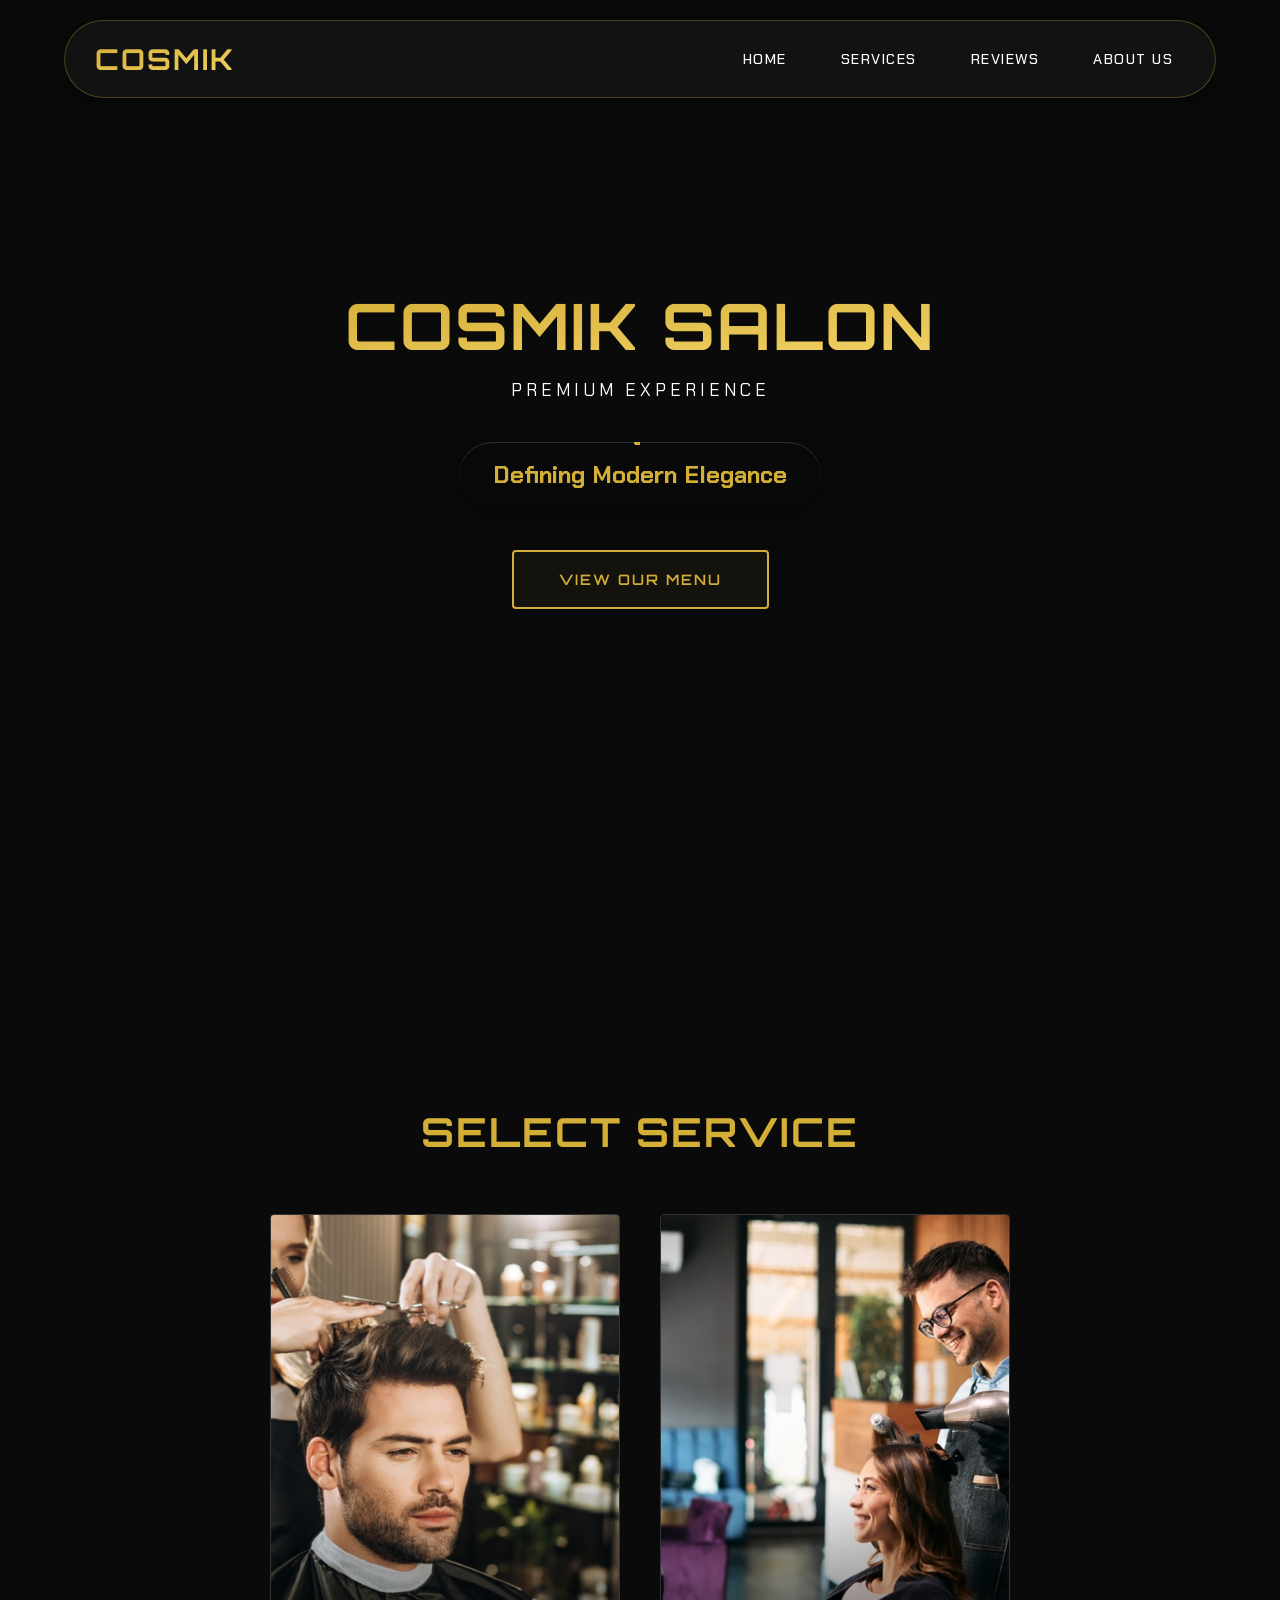
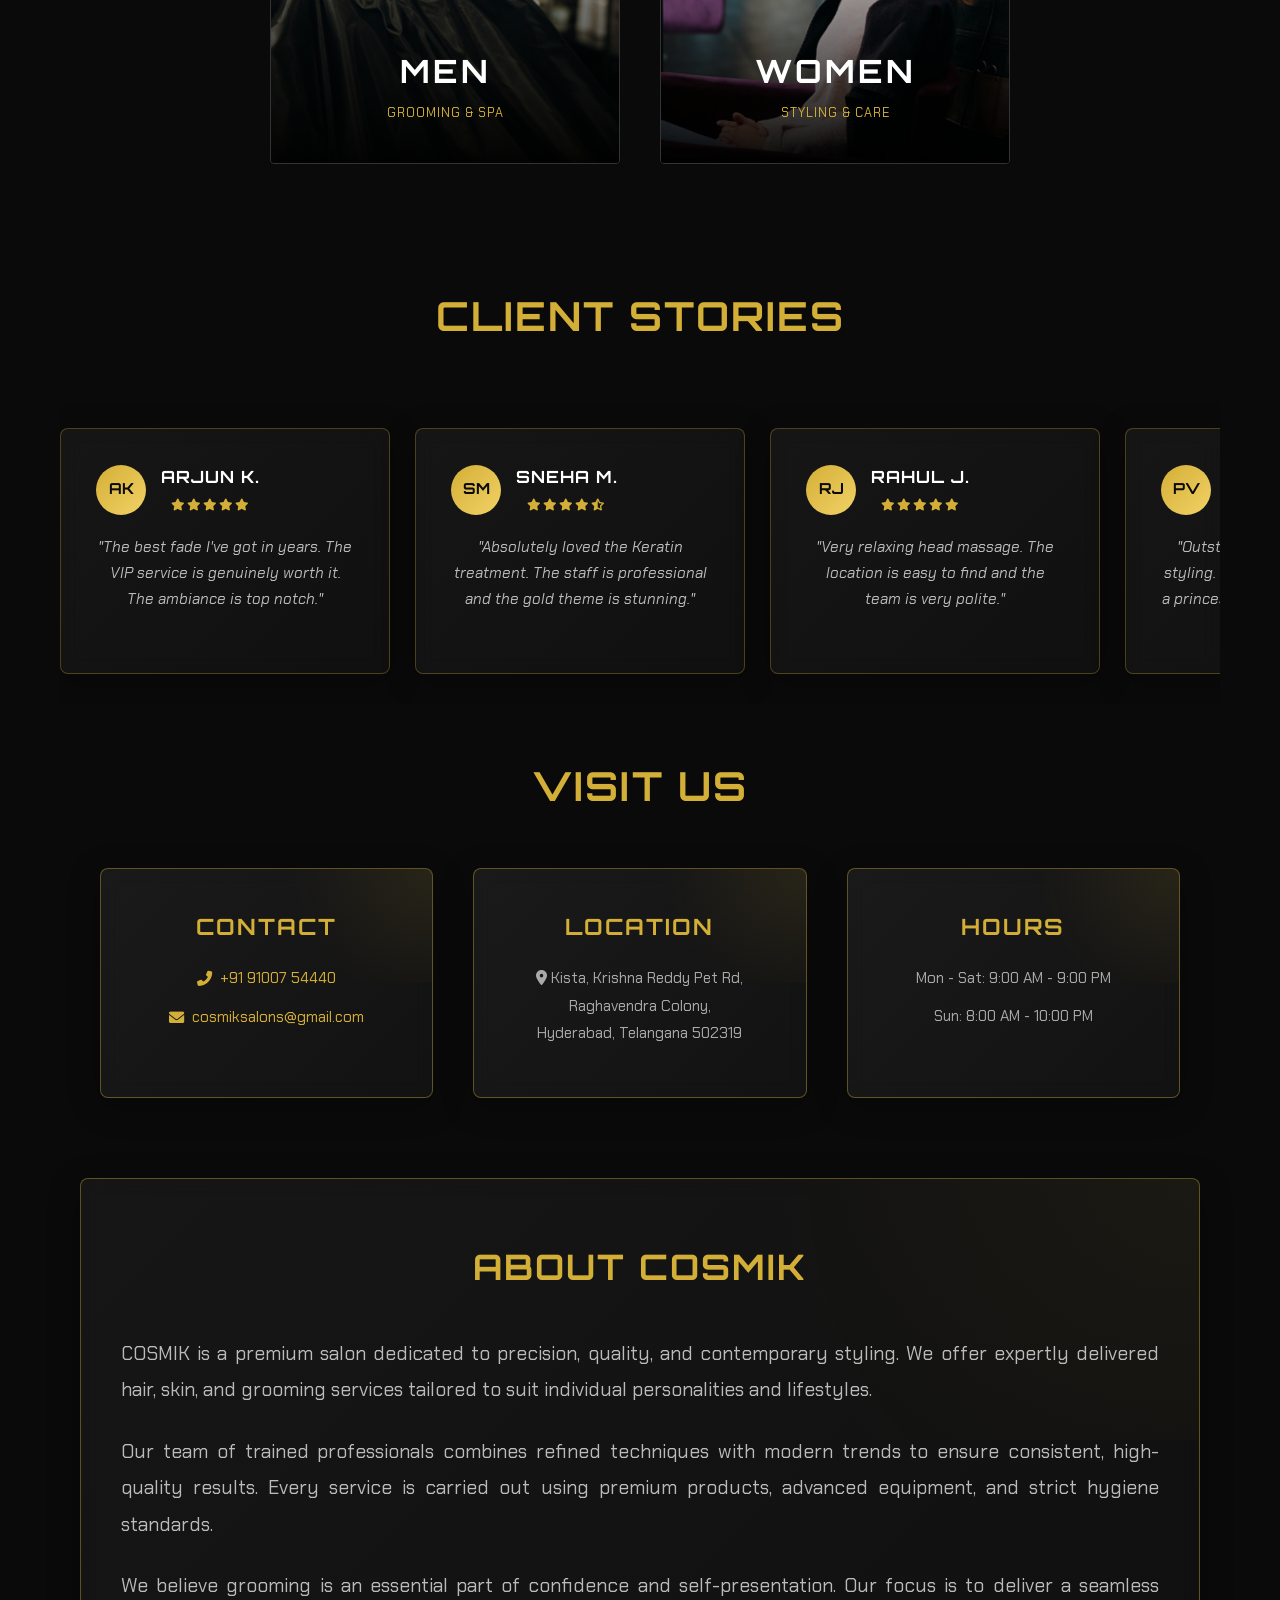
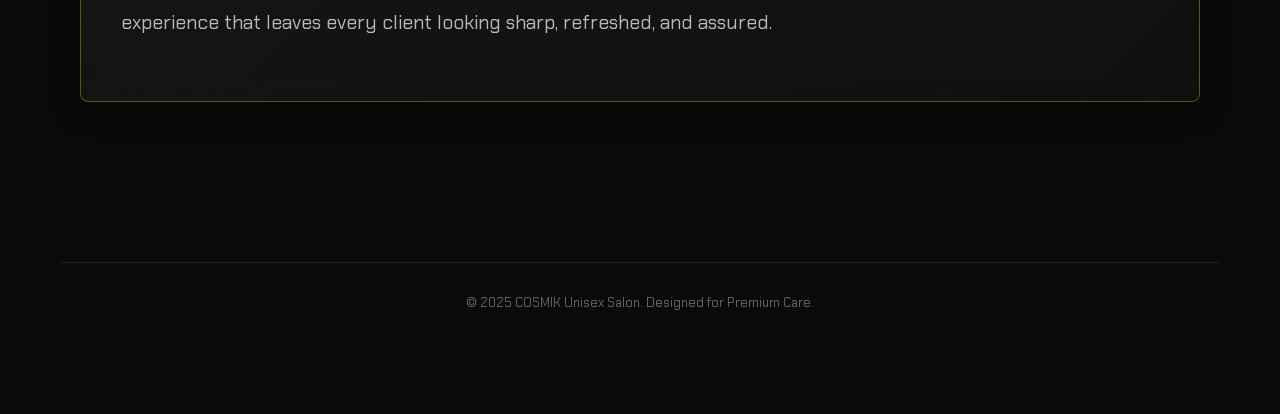
==== index.html @ 5e8eed5b "Initial commit" ====
<!DOCTYPE html>
<html lang="en">

<head>
    <meta charset="UTF-8">
    <meta name="viewport" content="width=device-width, initial-scale=1.0">
    <title>COSMIK Unisex Salon</title>
    <!-- Fonts: Orbitron & Chakra Petch -->
    <link
        href="https://fonts.googleapis.com/css2?family=Chakra+Petch:wght@300;400;500;600&family=Orbitron:wght@400;500;700;900&display=swap"
        rel="stylesheet">
    <!-- Icons -->
    <link rel="stylesheet" href="https://cdnjs.cloudflare.com/ajax/libs/font-awesome/6.0.0/css/all.min.css">
    <!-- Styles -->
    <link rel="stylesheet" href="style.css">
</head>

<body>

    <!-- OVERLAY FOR DRAWER -->
    <div id="overlay" onclick="toggleDrawer()"></div>

    <!-- MOBILE DRAWER -->
    <div id="mobile-drawer">
        <button class="close-drawer" onclick="toggleDrawer()">&times;</button>
        <div class="drawer-header">
            <h3>COSMIK</h3>
        </div>
        <div class="drawer-links">
            <a href="#home" onclick="toggleDrawer()">Home</a>
            <a href="#services" onclick="toggleDrawer()">Services</a>
            <a href="#reviews" onclick="toggleDrawer()">Reviews</a>
            <a href="#about" onclick="toggleDrawer()">Contact Us</a>
        </div>
    </div>

    <!-- NAVIGATION BAR -->
    <nav class="navbar">
        <div class="hamburger-btn" onclick="toggleDrawer()">
            <i class="fas fa-bars"></i>
        </div>

        <a href="#" class="nav-logo">COSMIK</a>

        <!-- Desktop Links -->
        <div class="nav-links">
            <a href="#home">Home</a>
            <a href="#services">Services</a>
            <a href="#reviews">Reviews</a>
            <a href="#about">About Us</a>
        </div>
    </nav>

    <!-- HERO SECTION -->
    <section id="home">
        <div class="hero-content">
            <h1 class="hero-title fade-in">COSMIK SALON</h1>
            <p class="hero-subtitle fade-in">PREMIUM EXPERIENCE</p>
            <div class="hero-actions">
                <span class="hero-tagline-rotating">Defining Modern Elegance</span>
                <a href="#services" class="cta-btn">View Our Menu</a>
            </div>
        </div>
    </section>

    <!-- WRAPPER FOR CONTENT MARGINS -->
    <div class="main-wrapper">

        <!-- SERVICES SELECTION -->
        <section id="services">
            <h2 class="section-title">Select Service</h2>
            <div class="cards-container">
                <!-- Men's Card -->
                <a href="men-services.html" class="service-card">
                    <img src="assets/men.jpeg" alt="Men's Services" class="card-img">
                    <div class="card-overlay">
                        <h3 class="card-title">MEN</h3>
                        <span class="card-subtitle">Grooming & Spa</span>
                    </div>
                </a>

                <!-- Women's Card -->
                <a href="women-services.html" class="service-card">
                    <img src="assets/women.jpeg" alt="Women's Services" class="card-img">
                    <div class="card-overlay">
                        <h3 class="card-title">WOMEN</h3>
                        <span class="card-subtitle">Styling & Care</span>
                    </div>
                </a>
            </div>
        </section>

        <!-- REVIEWS SECTION -->
        <section id="reviews">
            <h2 class="section-title">Client Stories</h2>
            <div class="reviews-scroller">
                    <div class="review-card">
                        <div class="reviewer-info">
                            <div class="avatar">AK</div>
                            <div>
                                <h4>Arjun K.</h4>
                                <div class="stars"><i class="fas fa-star"></i><i class="fas fa-star"></i><i
                                        class="fas fa-star"></i><i class="fas fa-star"></i><i class="fas fa-star"></i>
                                </div>
                            </div>
                        </div>
                        <p class="review-text">"The best fade I've got in years. The VIP service is genuinely worth it.
                            The ambiance is top notch."</p>
                    </div>
                    <div class="review-card">
                        <div class="reviewer-info">
                            <div class="avatar">SM</div>
                            <div>
                                <h4>Sneha M.</h4>
                                <div class="stars"><i class="fas fa-star"></i><i class="fas fa-star"></i><i
                                        class="fas fa-star"></i><i class="fas fa-star"></i><i
                                        class="fas fa-star-half-alt"></i></div>
                            </div>
                        </div>
                        <p class="review-text">"Absolutely loved the Keratin treatment. The staff is professional and
                            the gold theme is stunning."</p>
                    </div>
                    <div class="review-card">
                        <div class="reviewer-info">
                            <div class="avatar">RJ</div>
                            <div>
                                <h4>Rahul J.</h4>
                                <div class="stars"><i class="fas fa-star"></i><i class="fas fa-star"></i><i
                                        class="fas fa-star"></i><i class="fas fa-star"></i><i class="fas fa-star"></i>
                                </div>
                            </div>
                        </div>
                        <p class="review-text">"Very relaxing head massage. The location is easy to find and the team is
                            very polite."</p>
                    </div>
                    <div class="review-card">
                        <div class="reviewer-info">
                            <div class="avatar">PV</div>
                            <div>
                                <h4>Priya V.</h4>
                                <div class="stars"><i class="fas fa-star"></i><i class="fas fa-star"></i><i
                                        class="fas fa-star"></i><i class="fas fa-star"></i><i class="fas fa-star"></i>
                                </div>
                            </div>
                        </div>
                        <p class="review-text">"Outstanding bridal makeup and styling. The team made me feel like a
                            princess on my special day. Highly recommended!"</p>
                    </div>
                    <div class="review-card">
                        <div class="reviewer-info">
                            <div class="avatar">VK</div>
                            <div>
                                <h4>Vikram K.</h4>
                                <div class="stars"><i class="fas fa-star"></i><i class="fas fa-star"></i><i
                                        class="fas fa-star"></i><i class="fas fa-star"></i><i
                                        class="fas fa-star-half-alt"></i></div>
                            </div>
                        </div>
                        <p class="review-text">"Incredible attention to detail with every service. The VIP experience is
                            absolutely worth the premium. Will definitely return!"</p>
                    </div>
                </div>

        <!-- FOOTER / ABOUT -->
        <section id="about">
            <h2 class="section-title">Visit Us</h2>
            <div class="about-grid">
                <div class="info-col">
                    <h4>CONTACT</h4>
                    <p><a href="tel:+919100754440"><i class="fas fa-phone-alt"></i> +91 91007 54440</a></p>
                    <p><a href="https://mail.google.com/mail/?view=cm&fs=1&to=cosmiksalons@gmail.com" target="_blank"><i
                                class="fas fa-envelope"></i> cosmiksalons@gmail.com</a></p>
                </div>
                <div class="info-col location-card"
                    onclick="window.open('https://maps.app.goo.gl/4awvLSXhVJ8nN7HR6', '_blank')">
                    <h4>LOCATION</h4>
                    <p><i class="fas fa-map-marker-alt"></i> Kista, Krishna Reddy Pet Rd, Raghavendra Colony,<br>
                        Hyderabad, Telangana 502319</p>



                </div>


                <div class="info-col">
                    <h4>HOURS</h4>
                    <p>Mon - Sat: 9:00 AM - 9:00 PM</p>
                    <p>Sun: 8:00 AM - 10:00 PM</p>
                </div>
            </div>

            <!-- ABOUT DESCRIPTION -->
            <div class="about-description-container">
                <h2 class="about-desc-title">About COSMIK</h2>
                <div class="about-desc-content">
                    <p>COSMIK is a premium salon dedicated to precision, quality, and contemporary styling. We offer expertly delivered hair, skin, and grooming services tailored to suit individual personalities and lifestyles.</p>
                    <p>Our team of trained professionals combines refined techniques with modern trends to ensure consistent, high-quality results. Every service is carried out using premium products, advanced equipment, and strict hygiene standards.</p>
                    <p>We believe grooming is an essential part of confidence and self-presentation. Our focus is to deliver a seamless experience that leaves every client looking sharp, refreshed, and assured.</p>
                </div>
            </div>
        </section>

        <footer>
            <p>&copy; 2025 COSMIK Unisex Salon. Designed for Premium Care.</p>
        </footer>
    </div>

    <script src="script.js"></script>
    <script>
        // Smooth scroll with custom speed
        document.querySelectorAll('a[href^="#"]').forEach(anchor => {
            anchor.addEventListener('click', function (e) {
                e.preventDefault();
                const targetId = this.getAttribute('href');
                const targetElement = document.querySelector(targetId);

                if (targetElement) {
                    const targetPosition = targetElement.offsetTop - 100;
                    const startPosition = window.scrollY;
                    const distance = targetPosition - startPosition;
                    const duration = 1500; // 1.5 seconds for slow scroll
                    let start = null;

                    window.requestAnimationFrame(function animate(timestamp) {
                        if (start === null) start = timestamp;
                        const progress = timestamp - start;
                        const percentage = Math.min(progress / duration, 1);

                        // Easing function for smooth acceleration/deceleration
                        const easeInOutCubic = percentage < 0.5
                            ? 4 * percentage * percentage * percentage
                            : 1 - Math.pow(-2 * percentage + 2, 3) / 2;

                        window.scrollTo(0, startPosition + distance * easeInOutCubic);

                        if (progress < duration) {
                            window.requestAnimationFrame(animate);
                        }
                    });
                }
            });
        });
    </script>

</body>

</html>
---- style.css ----
/* --- CSS VARIABLES & RESET --- */
:root {
    --gold: #D4AF37;
    --gold-light: #F2D266;
    --black: #0a0a0a;
    --dark-gray: #1E1E1E;
    --card-bg: #141414;
    --text-gray: #CCCCCC;
    --white: #FFFFFF;

    /* Font Variables */
    --font-heading: 'Orbitron', sans-serif;
    --font-body: 'Chakra Petch', sans-serif;
}

* {
    margin: 0;
    padding: 0;
    box-sizing: border-box;
}

html {
    scroll-behavior: smooth;
    /* This ensures scrolling stops below the fixed navbar so titles aren't hidden */
    scroll-padding-top: 100px;
}

body {
    background-color: var(--black);
    color: var(--white);
    font-family: var(--font-body);
    overflow-x: hidden;
    line-height: 1.6;
}

h1,
h2,
h3,
h4 {
    font-family: var(--font-heading);
    color: var(--gold);
    text-transform: uppercase;
}

/* --- UTILITY: GRADIENT TEXT --- */
.text-gradient-gold {
    background: linear-gradient(to bottom right, var(--gold), var(--gold-light));
    -webkit-background-clip: text;
    background-clip: text;
    -webkit-text-fill-color: transparent;
    display: inline-block;
}

/* --- MARGIN WRAPPER --- */
.main-wrapper {
    max-width: 1400px;
    margin: 0 auto;
    padding: 0 40px;
}

/* --- NAVIGATION --- */
.navbar {
    position: fixed;
    top: 20px;
    left: 50%;
    transform: translateX(-50%);
    width: 90%;
    max-width: 1200px;
    background: rgba(20, 20, 20, 0.95);
    backdrop-filter: blur(10px);
    padding: 15px 30px;
    border-radius: 40px;
    display: flex;
    justify-content: space-between;
    align-items: center;
    z-index: 1000;
    border: 1px solid rgba(212, 175, 55, 0.3);
    box-shadow: 0 5px 20px rgba(0, 0, 0, 0.5);
}

.nav-logo {
    font-size: 1.8rem;
    font-weight: 700;
    letter-spacing: 2px;
    text-decoration: none;
    font-family: var(--font-heading);
    background: linear-gradient(to bottom right, var(--gold), var(--gold-light));
    -webkit-background-clip: text;
    background-clip: text;
    -webkit-text-fill-color: transparent;
}

.nav-links {
    display: flex;
    gap: 30px;
}

.nav-links a {
    color: var(--white);
    text-decoration: none;
    font-size: 0.9rem;
    text-transform: uppercase;
    letter-spacing: 1.5px;
    transition: all 0.4s cubic-bezier(0.19, 1, 0.22, 1);
    font-weight: 500;
    font-family: var(--font-body);
    position: relative;
    padding: 8px 12px;
    border-radius: 4px;
}

.nav-links a::before {
    content: '';
    position: absolute;
    bottom: 0;
    left: 0;
    width: 100%;
    height: 2px;
    background: linear-gradient(90deg, var(--gold), var(--gold-light), var(--gold));
    transition: left 0.4s cubic-bezier(0.19, 1, 0.22, 1);
    border-radius: 2px;
    opacity: 0;
}

.nav-links a::after {
    content: '';
    position: absolute;
    inset: 0;
    background: radial-gradient(circle at 50% 0%, rgba(212, 175, 55, 0.2), transparent 70%);
    border-radius: 4px;
    opacity: 0;
    transition: opacity 0.4s cubic-bezier(0.19, 1, 0.22, 1);
    pointer-events: none;
}

.nav-links a:hover {
    color: var(--gold-light);
    background: rgba(212, 175, 55, 0.08);
    transform: translateY(-2px);
}

.nav-links a:hover::before {
    opacity: 1;
}

.nav-links a:hover::after {
    opacity: 1;
}

/* --- MOBILE DRAWER --- */
.hamburger-btn {
    display: none;
    font-size: 1.4rem;
    color: var(--gold);
    cursor: pointer;
    z-index: 1100;
}

/* Show drawer on desktop for menu pages */
body.menu-body .hamburger-btn {
    display: block;
}

#mobile-drawer {
    position: fixed;
    top: 0;
    right: -320px;
    width: 280px;
    height: 100%;
    background: var(--dark-gray);
    z-index: 2000;
    padding: 30px;
    transition: right 0.4s cubic-bezier(0.19, 1, 0.22, 1);
    box-shadow: -5px 0 30px rgba(0, 0, 0, 0.7);
    border-left: 1px solid var(--gold);
    display: flex;
    flex-direction: column;
}

#mobile-drawer.open {
    right: 0;
}

.drawer-header {
    border-bottom: 1px solid rgba(212, 175, 55, 0.3);
    padding-bottom: 20px;
    margin-bottom: 30px;
    margin-top: 40px;
}

.drawer-links {
    display: flex;
    flex-direction: column;
    gap: 20px;
}

.drawer-links a {
    color: var(--white);
    text-decoration: none;
    font-size: 1.2rem;
    font-family: var(--font-heading);
    letter-spacing: 1px;
    transition: 0.3s;
}

.close-drawer {
    position: absolute;
    top: 20px;
    right: 20px;
    background: none;
    border: none;
    color: var(--gold);
    font-size: 1.8rem;
    cursor: pointer;
}

#overlay {
    position: fixed;
    top: 0;
    left: 0;
    width: 100%;
    height: 100%;
    background: rgba(0, 0, 0, 0.8);
    z-index: 1500;
    display: none;
    backdrop-filter: blur(2px);
}

#overlay.active {
    display: block;
}

/* --- HERO SECTION --- */
#home {
    height: 100vh;
    background: transparent;
    display: flex;
    align-items: center;
    justify-content: center;
    text-align: center;
    padding: 20px;
    margin-bottom: 150px;
    /* Increased margin significantly */
}

.hero-title {
    font-size: 4rem;
    margin-bottom: 15px;
    background: linear-gradient(to bottom right, var(--gold), var(--gold-light));
    -webkit-background-clip: text;
    background-clip: text;
    -webkit-text-fill-color: transparent;
    line-height: 1.1;
    font-family: var(--font-heading);
    letter-spacing: 2px;
}

.hero-subtitle {
    font-size: 1.1rem;
    letter-spacing: 4px;
    margin-bottom: 40px;
    text-transform: uppercase;
    font-family: var(--font-body);
}

@property --angle {
    syntax: "<angle>";
    initial-value: 0deg;
    inherits: false;
}

.hero-actions {
    display: flex;
    flex-direction: column;
    align-items: center;
    /* keeps everything centered */
    gap: 20px;
    /* spacing between tagline & button */
}

.hero-tagline-rotating {
    display: inline-block;
    position: relative;
    padding: 14px 34px;
    background: rgba(10, 10, 10, 0.35);
    backdrop-filter: blur(10px);
    -webkit-backdrop-filter: blur(10px);
    color: var(--gold);
    border-radius: 999px;
    overflow: hidden;
    font-weight: bold;
    font-size: 1.5rem;
    box-shadow:
        0 8px 30px rgba(0, 0, 0, 0.45),
        inset 0 1px 0 rgba(255, 255, 255, 0.15);
    font-family: var(--font-body);
    transform: translateY(-2px);
}

.hero-tagline-rotating:hover {
    transform: translateY(-4px);
    box-shadow:
        0 14px 45px rgba(0, 0, 0, 0.55),
        inset 0 1px 0 rgba(255, 255, 255, 0.2);
}

.hero-tagline-rotating::before {
    content: "";
    position: absolute;
    inset: 0;
    padding: 3px;
    border-radius: inherit;

    background: conic-gradient(from var(--angle),
            transparent 0deg,
            transparent 350deg,
            var(--gold) 350deg,
            var(--gold) 360deg);

    -webkit-mask:
        linear-gradient(#000 0 0) content-box,
        linear-gradient(#000 0 0);
    mask: linear-gradient(#000 0 0) content-box,
        linear-gradient(#000 0 0);
    -webkit-mask-composite: xor;
    mask-composite: exclude;

    animation: glide 1.9s linear infinite;
    pointer-events: none;
}

@keyframes glide {
    to {
        --angle: 360deg;
    }
}

.cta-btn {
    margin-top: 20px;
    padding: 16px 45px;
    border: 2px solid var(--gold);
    color: var(--gold);
    text-decoration: none;
    text-transform: uppercase;
    letter-spacing: 2px;
    transition: all 0.4s cubic-bezier(0.19, 1, 0.22, 1);
    font-size: 0.9rem;
    display: inline-block;
    font-family: var(--font-heading);
    position: relative;
    overflow: hidden;
    background: rgba(212, 175, 55, 0.05);
    border-radius: 4px;
    font-weight: 600;
}

.cta-btn::before {
    content: '';
    position: absolute;
    top: 0;
    left: -100%;
    width: 100%;
    height: 100%;
    background: linear-gradient(90deg, transparent, rgba(212, 175, 55, 0.2), transparent);
    transition: left 0.5s;
}

.cta-btn:hover {
    background: var(--gold);
    color: var(--black);
    border-color: var(--gold-light);
    box-shadow: 0 10px 30px rgba(212, 175, 55, 0.3);
    transform: translateY(-3px);
}

.cta-btn:hover::before {
    left: 100%;
}

/* --- SECTIONS SPACING --- */
/* Common padding and margins for major sections */
#services,
#reviews,
#about {
    padding: 50px 20px;
    margin-bottom: 20px;
    text-align: center;
    /* Large margin to separate sections clearly */
}

/* Remove margin from the last section so footer sits correctly */
#about {
    margin-bottom: 0;
}

/* Centers the "VISIT US" heading and content */

.section-title {
    font-size: 2.5rem;
    margin-bottom: 50px;
    font-family: var(--font-heading);
    letter-spacing: 2px;
}

.cards-container {
    display: flex;
    justify-content: center;
    gap: 40px;
    flex-wrap: wrap;
}

.service-card {
    display: block;
    width: 350px;
    height: 550px;
    /* Increased height slightly for vertical images */
    position: relative;
    border-radius: 4px;
    overflow: hidden;
    border: 1px solid #333;
    transition: transform 0.4s, border-color 0.4s;
    text-decoration: none;
}

.service-card:hover {
    transform: translateY(-10px);
    border-color: var(--gold);
    box-shadow: 0 0 20px rgba(212, 175, 55, 0.2);
}

.card-img {
    width: 100%;
    height: 100%;
    object-fit: cover;
    transition: transform 0.6s;
    object-position: top center;
    /* Ensures faces aren't cut off */
}

.service-card:hover .card-img {
    transform: scale(1.05);
}

.card-overlay {
    position: absolute;
    bottom: 0;
    left: 0;
    width: 100%;
    height: 50%;
    background: linear-gradient(to top, rgba(0, 0, 0, 0.95), transparent);
    display: flex;
    flex-direction: column;
    align-items: center;
    justify-content: flex-end;
    padding-bottom: 40px;
}

.card-title {
    font-size: 2rem;
    color: var(--white);
    letter-spacing: 3px;
    margin-bottom: 5px;
    font-family: var(--font-heading);
}

.card-subtitle {
    color: var(--gold);
    font-size: 0.8rem;
    letter-spacing: 1px;
    text-transform: uppercase;
    font-family: var(--font-body);
}

/* --- MENU PAGE STYLES --- */
.menu-body {
    background-color: var(--black);
    padding-top: 80px;
}

.menu-top-nav {
    position: fixed;
    top: 0;
    left: 0;
    width: 100%;
    background: rgba(10, 10, 10, 0.95);
    border-bottom: 1px solid #333;
    padding: 15px 20px;
    display: flex;
    justify-content: space-between;
    align-items: center;
    z-index: 900;
    height: 70px;
}

.menu-top-nav .hamburger-btn {
    order: 3;
}

.menu-top-nav .back-link {
    order: 1;
}

.menu-top-nav .menu-page-title {
    order: 2;
    flex-grow: 1;
    text-align: center;
}

.back-link {
    text-decoration: none;
    font-size: 1rem;
    font-weight: 700;
    display: flex;
    align-items: center;
    gap: 8px;
    font-family: var(--font-heading);
    background: linear-gradient(to bottom right, var(--gold), var(--gold-light));
    -webkit-background-clip: text;
    background-clip: text;
    -webkit-text-fill-color: transparent;
}

.back-link i {
    -webkit-text-fill-color: var(--gold);
    color: var(--gold);
}

.menu-page-title {
    font-family: var(--font-heading);
    font-size: 1.4rem;
    color: var(--white);
    letter-spacing: 1px;
}

.menu-container {
    width: 100%;
    max-width: 900px;
    margin: 0 auto;
    padding: 20px;
}

.menu-section {
    margin-bottom: 50px;
    background: var(--card-bg);
    padding: 25px;
    border-radius: 8px;
    border: 1px solid #222;
}

.category-title {
    margin-bottom: 25px;
    padding-bottom: 10px;
    border-bottom: 1px solid var(--gold);
    display: inline-block;
    font-family: var(--font-heading);
}

.menu-header-row,
.menu-row {
    display: grid;
    grid-template-columns: 2fr 1fr 1fr;
    gap: 15px;
    align-items: center;
}

.menu-header-row {
    margin-bottom: 15px;
    padding-bottom: 10px;
    border-bottom: 1px solid #333;
    font-weight: 600;
    color: var(--text-gray);
    font-size: 0.9rem;
    text-transform: uppercase;
    letter-spacing: 1px;
    font-family: var(--font-heading);
}

.menu-row {
    padding: 12px 0;
    border-bottom: 1px solid rgba(255, 255, 255, 0.05);
    font-family: var(--font-body);
}

.menu-row:last-child {
    border-bottom: none;
}

.col-name {
    font-size: 1.2rem;
    color: var(--white);
    font-weight: 400;
}

.col-price {
    text-align: right;
    color: #aaa;
    font-family: var(--font-body);
    font-weight: 500;
    font-size: 1.1rem;
}

/* --- VIP HIGHLIGHT STYLES --- */
.vip-header {
    color: var(--gold);
    font-weight: 700;
    font-size: 1.1rem;
}

.col-vip {
    color: var(--gold);
    font-weight: 700;
    font-size: 1.2rem;
}

/* --- REVIEWS & ABOUT --- */
.reviews-scroller {
    display: flex;
    gap: 25px;
    overflow-x: auto;
    padding: 30px 0;
    padding-right: 20px;
    scrollbar-width: thin;
    scrollbar-color: var(--gold) transparent;
    scroll-behavior: smooth;
    -webkit-overflow-scrolling: touch;
}

.reviews-scroller::-webkit-scrollbar {
    height: 8px;
}

.reviews-scroller::-webkit-scrollbar-track {
    background: rgba(255, 255, 255, 0.05);
    border-radius: 10px;
}

.reviews-scroller::-webkit-scrollbar-thumb {
    background: var(--gold);
    border-radius: 10px;
    transition: background 0.3s;
}

.reviews-scroller::-webkit-scrollbar-thumb:hover {
    background: var(--gold-light);
}

.review-card {
    min-width: 330px;
    background: linear-gradient(135deg, rgba(30, 30, 30, 0.6), rgba(20, 20, 20, 0.6));
    padding: 35px;
    border: 1px solid rgba(212, 175, 55, 0.3);
    border-radius: 8px;
    font-family: var(--font-body);
    backdrop-filter: blur(10px);
    transition: all 0.4s cubic-bezier(0.19, 1, 0.22, 1);
    position: relative;
    overflow: hidden;
    box-shadow: 0 8px 32px rgba(0, 0, 0, 0.3);
}

.review-card::before {
    content: '';
    position: absolute;
    top: 0;
    left: -100%;
    width: 100%;
    height: 100%;
    background: linear-gradient(90deg, transparent, rgba(212, 175, 55, 0.1), transparent);
    transition: left 0.5s;
}

.review-card:hover {
    border-color: rgba(212, 175, 55, 0.8);
    box-shadow: 0 12px 40px rgba(212, 175, 55, 0.2), 0 8px 32px rgba(0, 0, 0, 0.4);
    transform: translateY(-8px);
}

.review-card:hover::before {
    left: 100%;
}

.reviewer-info {
    display: flex;
    gap: 15px;
    align-items: center;
    margin-bottom: 20px;
    position: relative;
    z-index: 1;
}

.avatar {
    width: 50px;
    height: 50px;
    background: linear-gradient(135deg, var(--gold), var(--gold-light));
    color: var(--black);
    display: flex;
    align-items: center;
    justify-content: center;
    border-radius: 50%;
    font-weight: bold;
    font-family: var(--font-heading);
    font-size: 0.95rem;
    flex-shrink: 0;
}

.reviewer-info h4 {
    margin: 0;
    color: var(--white);
    font-size: 1.05rem;
    font-family: var(--font-heading);
    letter-spacing: 1px;
}

.stars {
    color: var(--gold);
    font-size: 0.75rem;
    margin-top: 5px;
    letter-spacing: 2px;
}

.review-text {
    font-style: italic;
    font-size: 0.95rem;
    color: #bbb;
    line-height: 1.7;
    position: relative;
    z-index: 1;
}

.about-grid {
    display: grid;
    grid-template-columns: repeat(auto-fit, minmax(280px, 1fr));
    gap: 40px;
    margin: 50px 0;
    padding: 0 20px;
    max-width: 1200px;
    margin-left: auto;
    margin-right: auto;
}

.info-col {
    text-align: center;
    background: linear-gradient(135deg, rgba(30, 30, 30, 0.8), rgba(20, 20, 20, 0.8));
    padding: 40px 30px;
    border: 1px solid rgba(212, 175, 55, 0.4);
    border-radius: 8px;
    backdrop-filter: blur(10px);
    transition: all 0.4s cubic-bezier(0.19, 1, 0.22, 1);
    position: relative;
    overflow: hidden;
    box-shadow: 0 8px 32px rgba(0, 0, 0, 0.3);
}

.info-col::before {
    content: '';
    position: absolute;
    top: -50%;
    right: -50%;
    width: 100%;
    height: 100%;
    background: radial-gradient(circle, rgba(212, 175, 55, 0.1) 0%, transparent 70%);
    transition: all 0.4s;
    z-index: 0;
}

.info-col:hover {
    transform: translateY(-15px);
    border-color: rgba(212, 175, 55, 0.8);
    box-shadow: 0 20px 50px rgba(212, 175, 55, 0.2), 0 8px 32px rgba(0, 0, 0, 0.4);
}

.location-card {
    cursor: pointer;
}

.location-card p {
    transition: color 0.3s;
}

.location-card:hover p {
    color: var(--gold);
}

.info-col:hover::before {
    top: -10%;
    right: -10%;
}

.info-col>* {
    position: relative;
    z-index: 1;
}

.info-col h4 {
    font-size: 1.4rem;
    letter-spacing: 2px;
    margin-bottom: 20px;
    color: var(--gold);
    font-family: var(--font-heading);
    font-weight: 700;
    text-transform: uppercase;
}

.info-col p {
    color: #aaa;
    margin-bottom: 10px;
    font-size: 0.95rem;
    line-height: 1.8;
}

.info-col p a {
    color: var(--gold);
    text-decoration: none;
    transition: all 0.3s;
    cursor: pointer;
    display: inline-flex;
    align-items: center;
    gap: 8px;
}

.info-col p a:hover {
    color: var(--gold-light);
}

.info-col p a i {
    transition: transform 0.4s cubic-bezier(0.19, 1, 0.22, 1);
}

.info-col p a:hover i {
    transform: scale(1.3);
}

@keyframes iconPulse {
    0% {
        transform: scale(1) rotate(0deg);
    }

    50% {
        transform: scale(1.2) rotate(10deg);
    }

    100% {
        transform: scale(1) rotate(0deg);
    }
}

.social-icons a {
    color: var(--gold);
    margin: 0 10px;
    font-size: 1.2rem;
    transition: all 0.3s;
}

.social-icons a:hover {
    transform: scale(1.2);
    text-shadow: 0 0 10px var(--gold);
}

.map-container {
    width: 100%;
    height: 250px;
    border: 1px solid var(--gold);
    margin-top: 15px;
    filter: grayscale(100%) invert(90%);
}

footer {
    text-align: center;
    padding: 30px;
    border-top: 1px solid #222;
    font-size: 0.8rem;
    color: #666;
    margin-top: 50px;
    font-family: var(--font-body);
}

/* --- ABOUT DESCRIPTION SECTION --- */
.about-description-container {
    margin-top: 80px;
    margin-bottom: 60px;
    padding: 60px 40px;
    background: linear-gradient(135deg, rgba(30, 30, 30, 0.6), rgba(20, 20, 20, 0.6));
    border: 1px solid rgba(212, 175, 55, 0.4);
    border-radius: 8px;
    backdrop-filter: blur(10px);
    max-width: 1200px;
    margin-left: auto;
    margin-right: auto;
    box-shadow: 0 8px 32px rgba(0, 0, 0, 0.3);
    position: relative;
    overflow: hidden;
}

.about-description-container::before {
    content: '';
    position: absolute;
    top: -50%;
    right: -50%;
    width: 100%;
    height: 100%;
    background: radial-gradient(circle, rgba(212, 175, 55, 0.05) 0%, transparent 70%);
    z-index: 0;
}

.about-desc-title {
    font-size: 2.2rem;
    margin-bottom: 40px;
    text-align: center;
    font-family: var(--font-heading);
    letter-spacing: 2px;
    color: var(--gold);
    position: relative;
    z-index: 1;
}

.about-desc-content {
    position: relative;
    z-index: 1;
}

.about-desc-content p {
    font-size: 1.2rem;
    line-height: 1.9;
    color: #bbb;
    margin-bottom: 25px;
    font-family: var(--font-body);
    text-align: justify;
}

.about-desc-content p:last-child {
    margin-bottom: 0;
}

/* --- RESPONSIVE --- */
@media (max-width: 768px) {
    .main-wrapper {
        padding: 0;
    }

    .navbar {
        padding: 15px 20px;
        justify-content: space-between;
        width: 95%;
    }

    .nav-logo {
        order: 1;
    }

    .nav-links {
        display: none;
    }

    .hamburger-btn {
        display: block;
        order: 2;
    }

    .hero-title {
        font-size: 2.5rem;
    }

    .menu-container {
        padding: 10px;
    }

    .menu-section {
        padding: 15px;
    }

    .menu-header-row {
        font-size: 0.7rem;
    }

    .service-card {
        width: 100%;
        height: 400px;
    }

    .about-description-container {
        padding: 40px 20px;
        margin-top: 60px;
        margin-bottom: 40px;
    }

    .about-desc-title {
        font-size: 1.8rem;
        margin-bottom: 30px;
    }

    .about-desc-content p {
        font-size: 0.95rem;
        line-height: 1.8;
        text-align: left;
    }
}
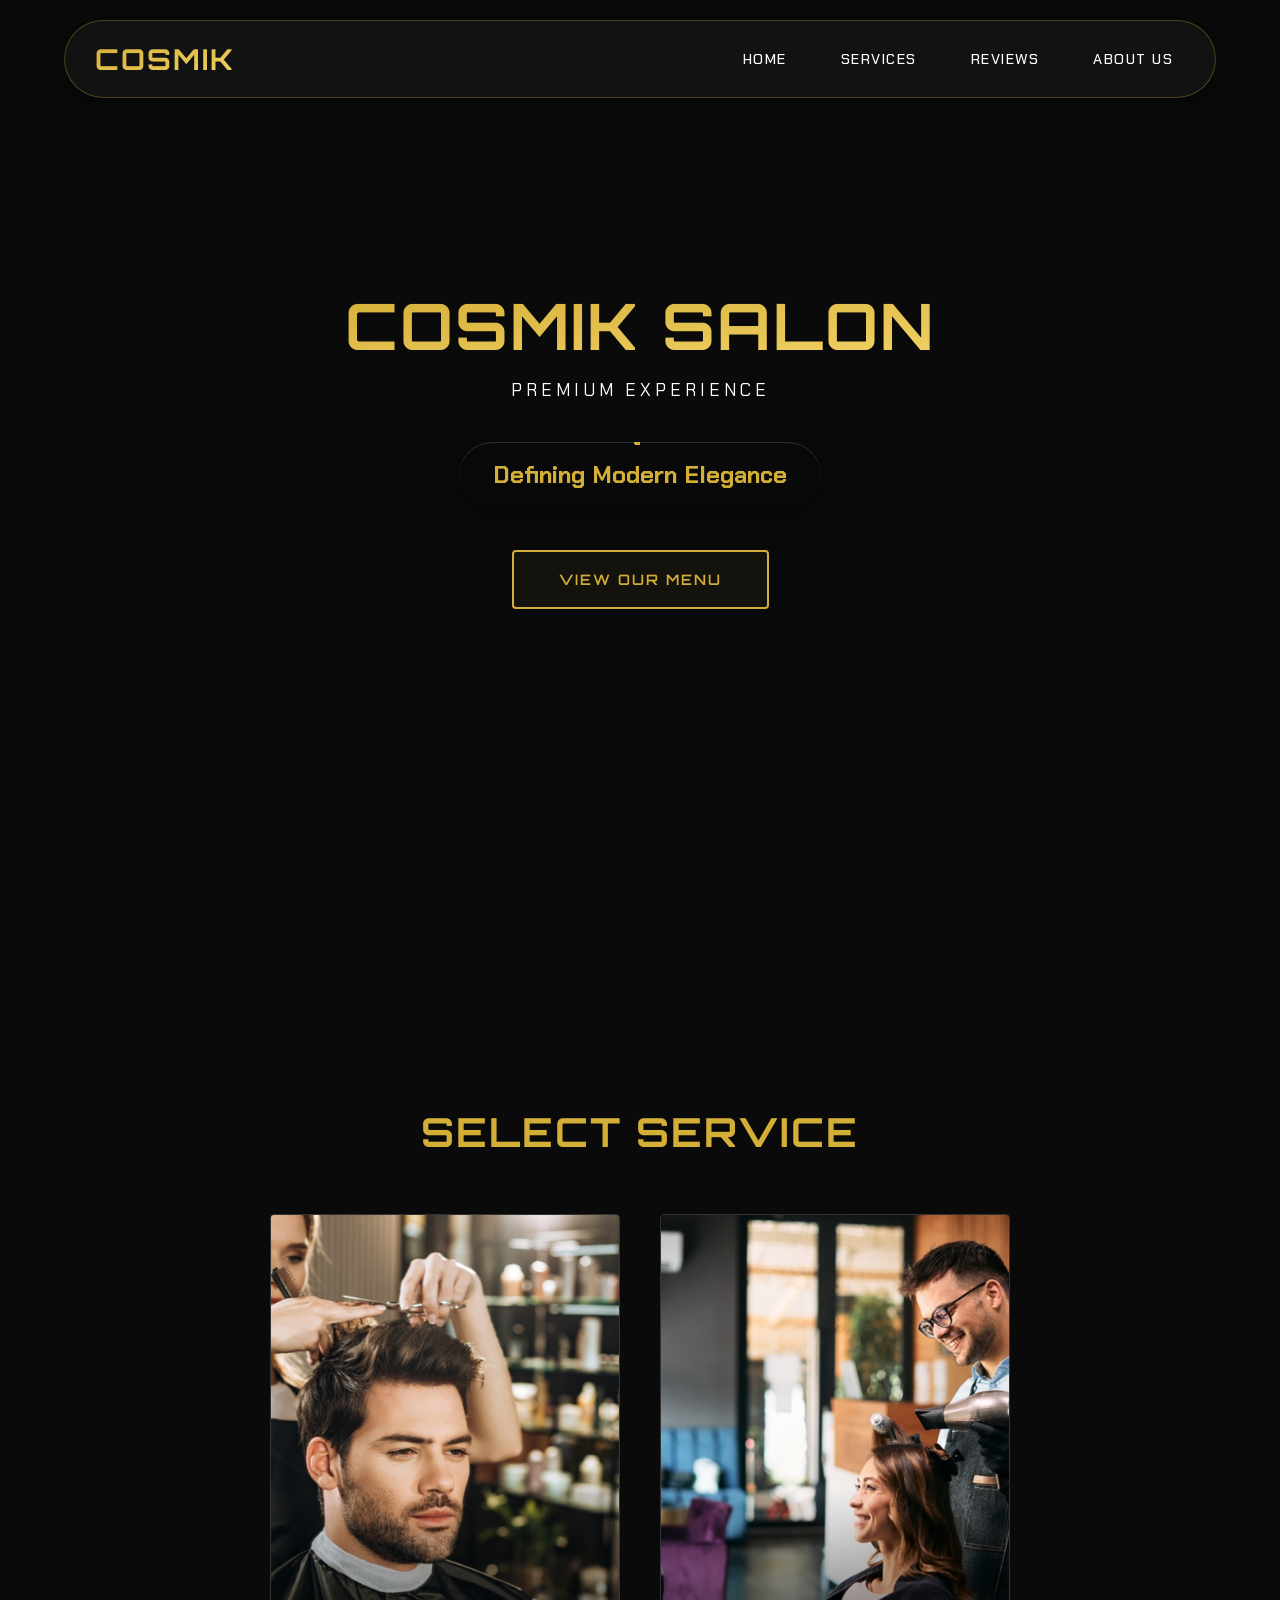
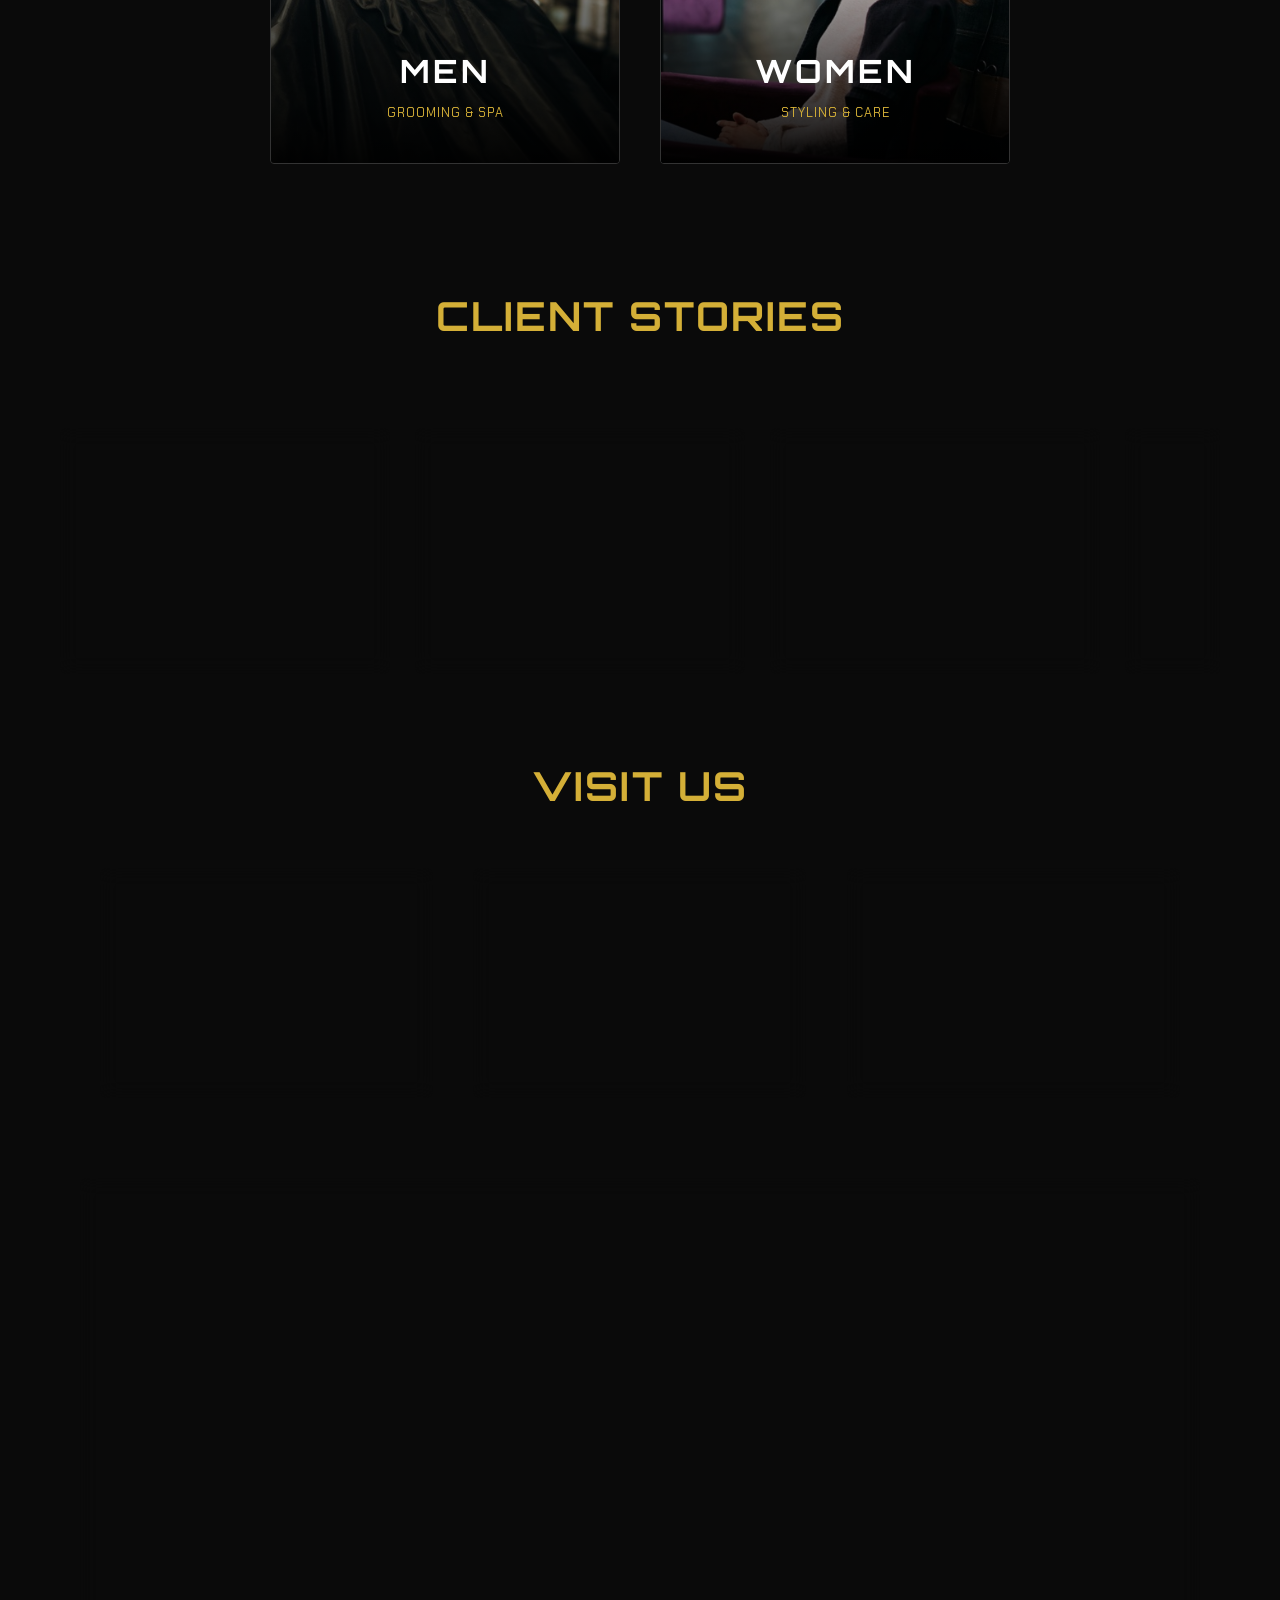
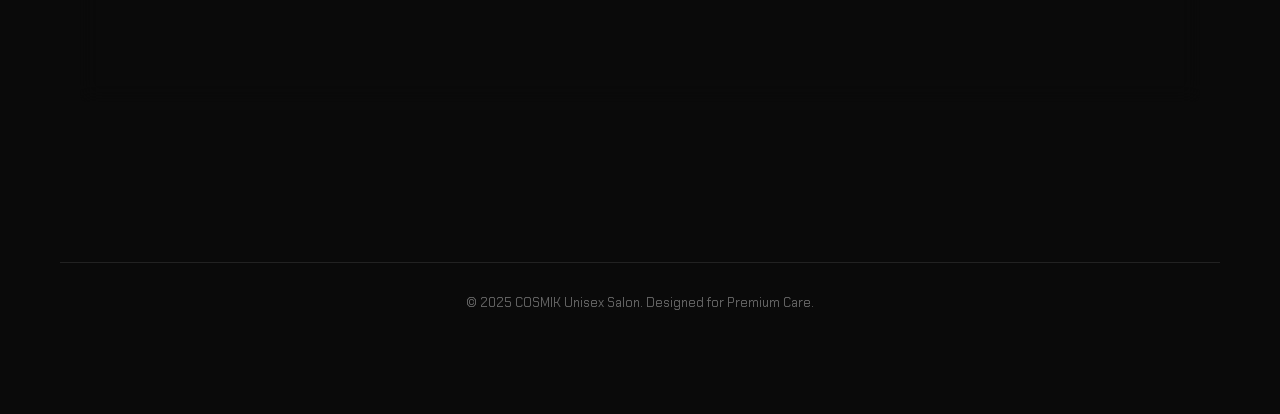
==== commit ecdb3c40: "Update index.html" ====
--- a/index.html
+++ b/index.html
@@ -167,7 +167,7 @@
             <div class="about-grid">
                 <div class="info-col">
                     <h4>CONTACT</h4>
-                    <p><a href="tel:+919100754440"><i class="fas fa-phone-alt"></i> +91 91007 54440</a></p>
+                    <p><a href="tel:+918008772844"><i class="fas fa-phone-alt"></i> +91 80087 72844</a></p>
                     <p><a href="https://mail.google.com/mail/?view=cm&fs=1&to=cosmiksalons@gmail.com" target="_blank"><i
                                 class="fas fa-envelope"></i> cosmiksalons@gmail.com</a></p>
                 </div>
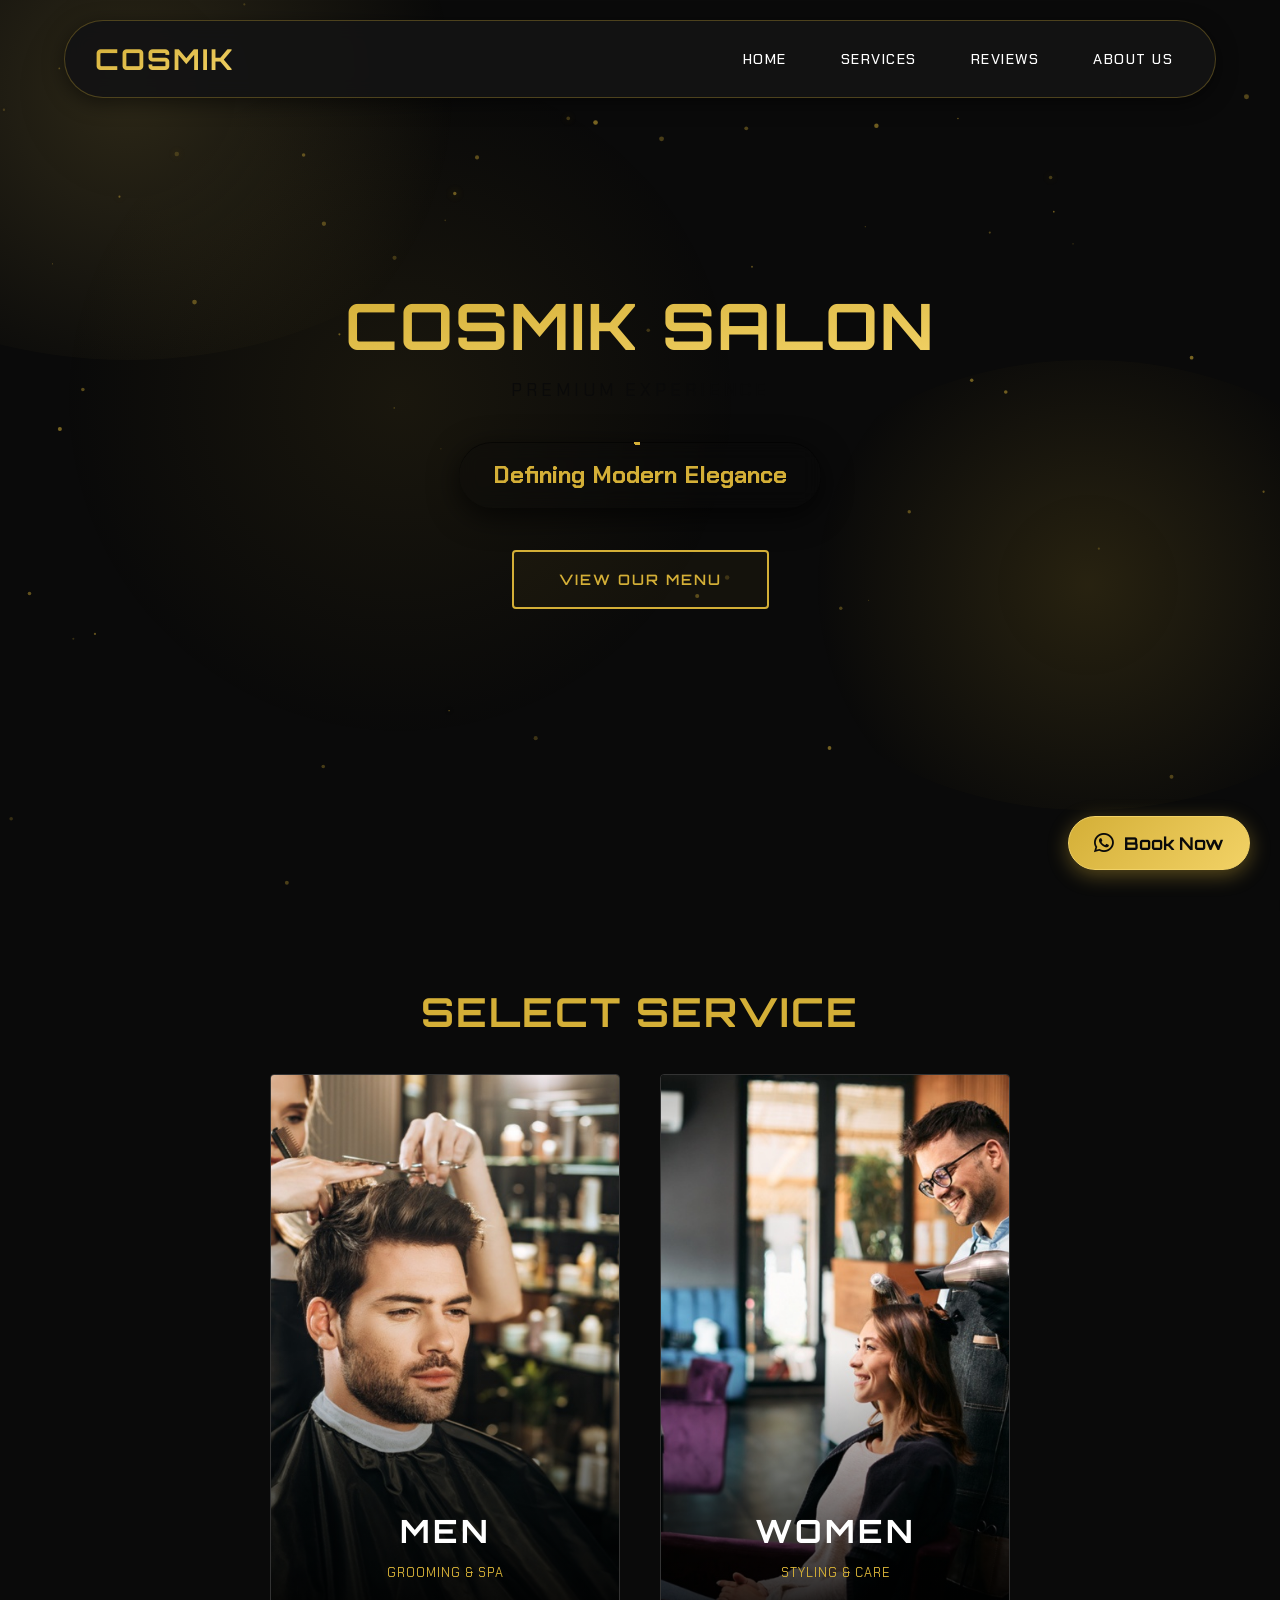
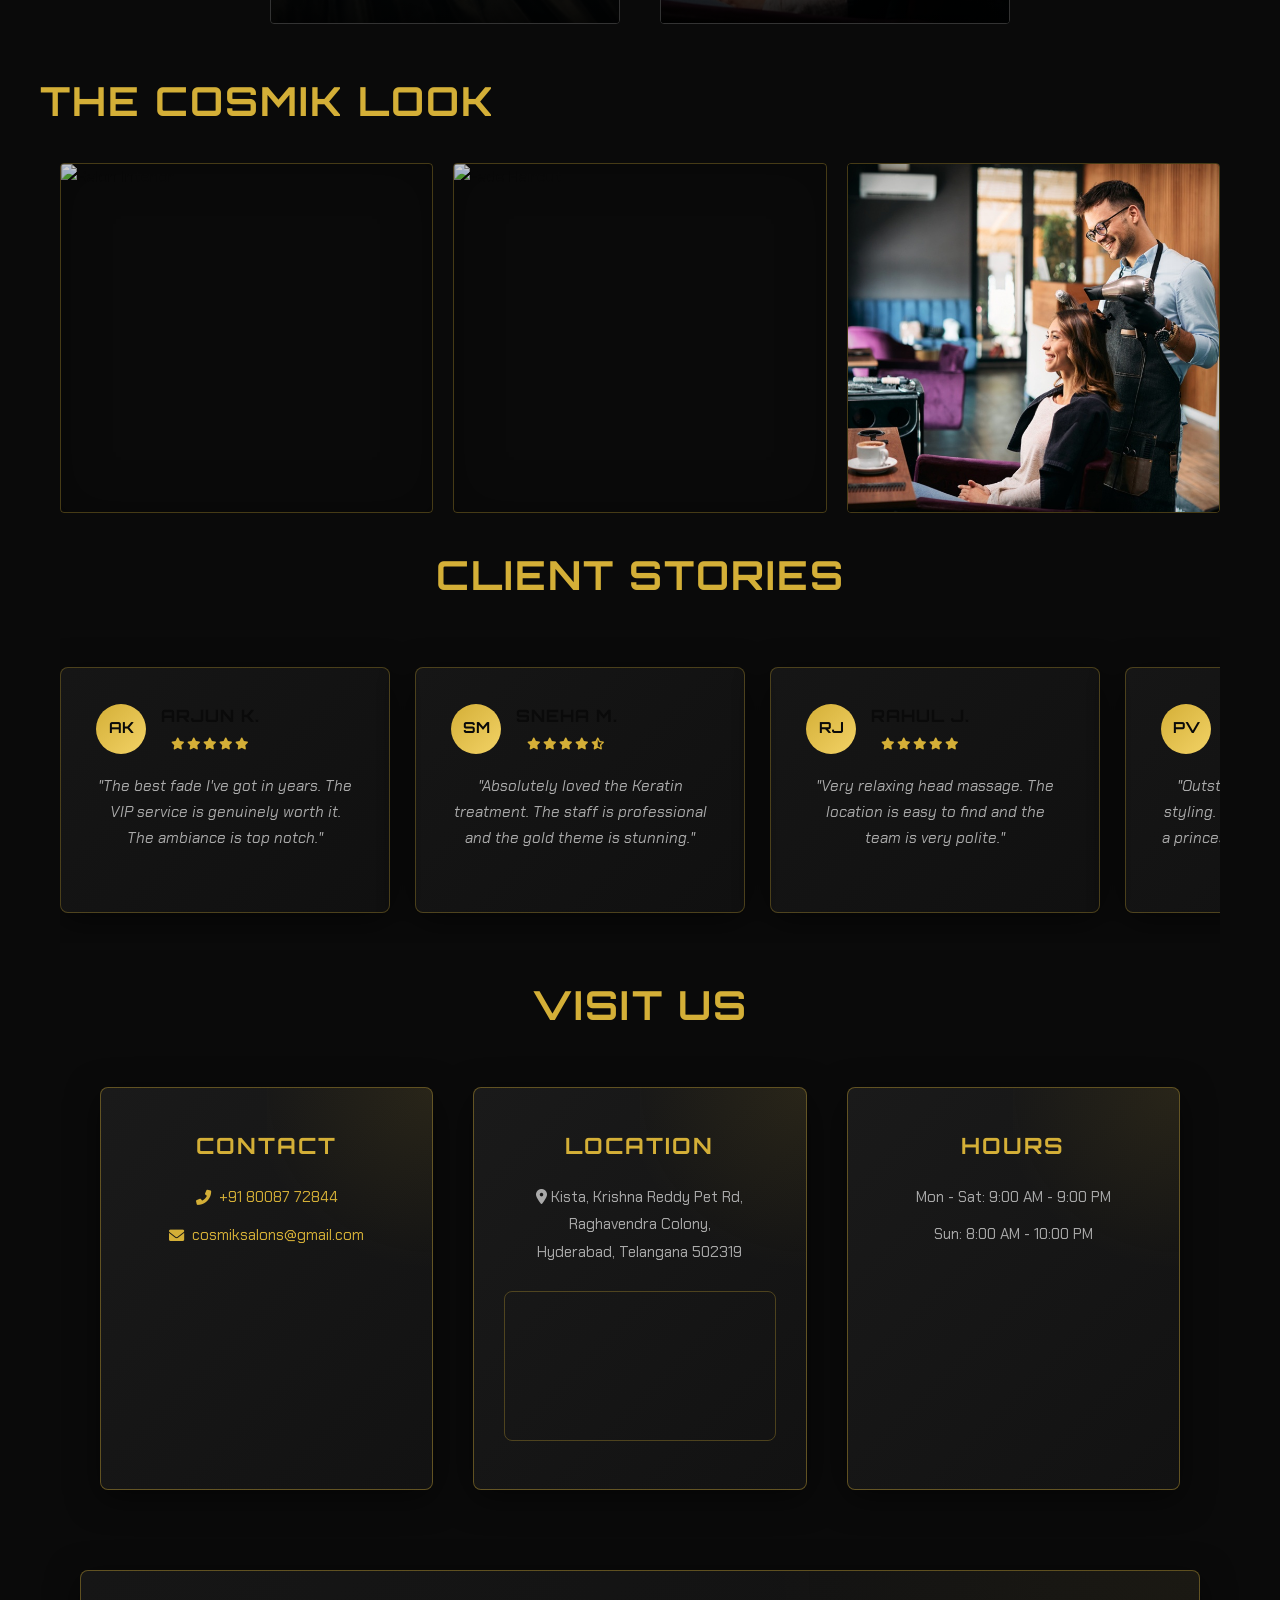
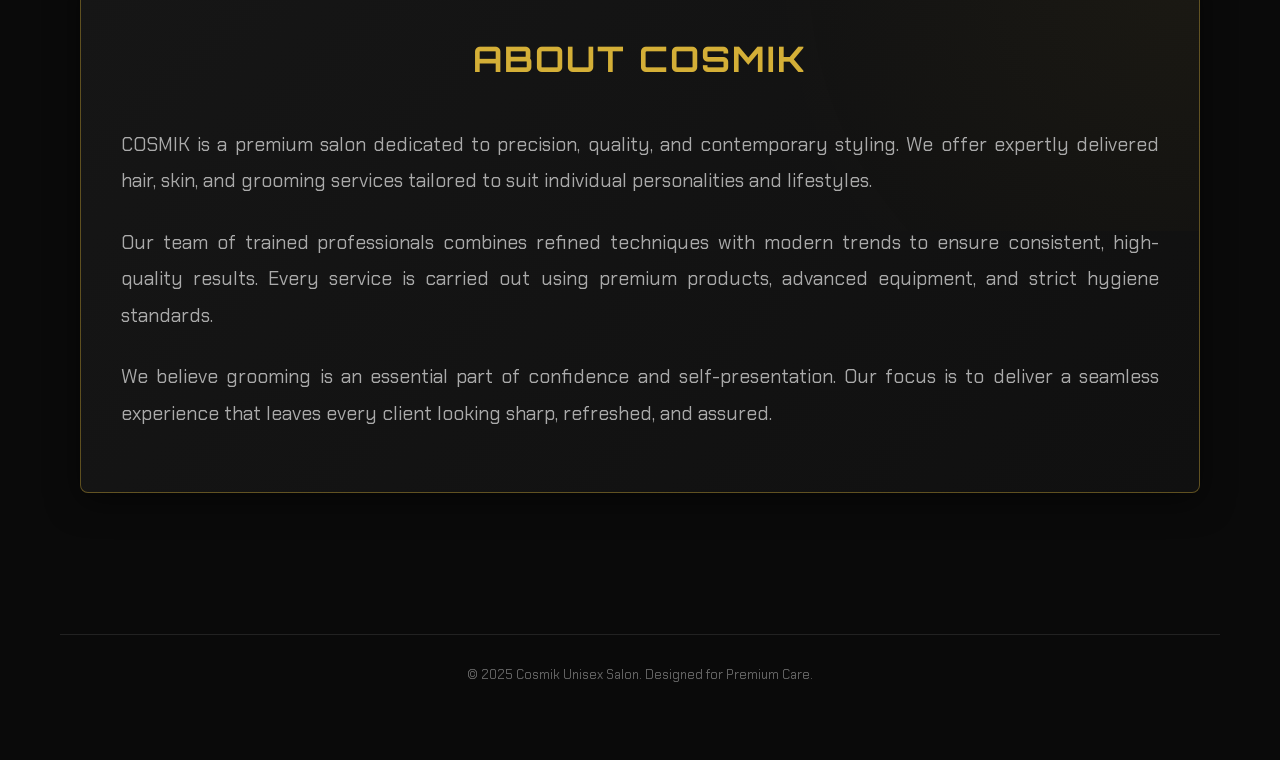
==== commit b913d87d: "new edit" ====
--- a/index.html
+++ b/index.html
@@ -17,6 +17,12 @@
 
 <body>
 
+    <!-- BACKGROUND ANIMATIONS -->
+    <canvas id="bg-canvas"></canvas>
+    <div class="bg-glow bg-glow-1"></div>
+    <div class="bg-glow bg-glow-2"></div>
+    <div class="bg-interactive"></div>
+
     <!-- OVERLAY FOR DRAWER -->
     <div id="overlay" onclick="toggleDrawer()"></div>
 
@@ -67,7 +73,7 @@
     <div class="main-wrapper">
 
         <!-- SERVICES SELECTION -->
-        <section id="services">
+        <section id="services" class="scroll-fade">
             <h2 class="section-title">Select Service</h2>
             <div class="cards-container">
                 <!-- Men's Card -->
@@ -90,158 +96,167 @@
             </div>
         </section>
 
+        <!-- LOOKBOOK GALLERY -->
+        <section id="lookbook" class="scroll-fade">
+            <h2 class="section-title">The Cosmik Look</h2>
+            <div class="gallery-grid">
+                <div class="gallery-item"><img
+                        src="https://images.unsplash.com/photo-1560066984-138dadb4c035?auto=format&fit=crop&w=600&q=80"
+                        alt="Salon Interior"></div>
+                <div class="gallery-item"><img
+                        src="https://images.unsplash.com/photo-1622286342621-4bd786c2447c?auto=format&fit=crop&w=600&q=80"
+                        alt="Fade Haircut"></div>
+                <div class="gallery-item"><img src="assets/women.jpeg" alt="Hair Styling"></div>
+            </div>
+        </section>
+
         <!-- REVIEWS SECTION -->
-        <section id="reviews">
+        <section id="reviews" class="scroll-fade">
             <h2 class="section-title">Client Stories</h2>
             <div class="reviews-scroller">
-                    <div class="review-card">
-                        <div class="reviewer-info">
-                            <div class="avatar">AK</div>
-                            <div>
-                                <h4>Arjun K.</h4>
-                                <div class="stars"><i class="fas fa-star"></i><i class="fas fa-star"></i><i
-                                        class="fas fa-star"></i><i class="fas fa-star"></i><i class="fas fa-star"></i>
-                                </div>
+                <div class="review-card">
+                    <div class="reviewer-info">
+                        <div class="avatar">AK</div>
+                        <div>
+                            <h4>Arjun K.</h4>
+                            <div class="stars"><i class="fas fa-star"></i><i class="fas fa-star"></i><i
+                                    class="fas fa-star"></i><i class="fas fa-star"></i><i class="fas fa-star"></i>
                             </div>
                         </div>
-                        <p class="review-text">"The best fade I've got in years. The VIP service is genuinely worth it.
-                            The ambiance is top notch."</p>
-                    </div>
-                    <div class="review-card">
-                        <div class="reviewer-info">
-                            <div class="avatar">SM</div>
-                            <div>
-                                <h4>Sneha M.</h4>
-                                <div class="stars"><i class="fas fa-star"></i><i class="fas fa-star"></i><i
-                                        class="fas fa-star"></i><i class="fas fa-star"></i><i
-                                        class="fas fa-star-half-alt"></i></div>
+                    </div>
+                    <p class="review-text">"The best fade I've got in years. The VIP service is genuinely worth it.
+                        The ambiance is top notch."</p>
+                </div>
+                <div class="review-card">
+                    <div class="reviewer-info">
+                        <div class="avatar">SM</div>
+                        <div>
+                            <h4>Sneha M.</h4>
+                            <div class="stars"><i class="fas fa-star"></i><i class="fas fa-star"></i><i
+                                    class="fas fa-star"></i><i class="fas fa-star"></i><i
+                                    class="fas fa-star-half-alt"></i></div>
+                        </div>
+                    </div>
+                    <p class="review-text">"Absolutely loved the Keratin treatment. The staff is professional and
+                        the gold theme is stunning."</p>
+                </div>
+                <div class="review-card">
+                    <div class="reviewer-info">
+                        <div class="avatar">RJ</div>
+                        <div>
+                            <h4>Rahul J.</h4>
+                            <div class="stars"><i class="fas fa-star"></i><i class="fas fa-star"></i><i
+                                    class="fas fa-star"></i><i class="fas fa-star"></i><i class="fas fa-star"></i>
                             </div>
                         </div>
-                        <p class="review-text">"Absolutely loved the Keratin treatment. The staff is professional and
-                            the gold theme is stunning."</p>
-                    </div>
-                    <div class="review-card">
-                        <div class="reviewer-info">
-                            <div class="avatar">RJ</div>
-                            <div>
-                                <h4>Rahul J.</h4>
-                                <div class="stars"><i class="fas fa-star"></i><i class="fas fa-star"></i><i
-                                        class="fas fa-star"></i><i class="fas fa-star"></i><i class="fas fa-star"></i>
-                                </div>
+                    </div>
+                    <p class="review-text">"Very relaxing head massage. The location is easy to find and the team is
+                        very polite."</p>
+                </div>
+                <div class="review-card">
+                    <div class="reviewer-info">
+                        <div class="avatar">PV</div>
+                        <div>
+                            <h4>Priya V.</h4>
+                            <div class="stars"><i class="fas fa-star"></i><i class="fas fa-star"></i><i
+                                    class="fas fa-star"></i><i class="fas fa-star"></i><i class="fas fa-star"></i>
                             </div>
                         </div>
-                        <p class="review-text">"Very relaxing head massage. The location is easy to find and the team is
-                            very polite."</p>
-                    </div>
-                    <div class="review-card">
-                        <div class="reviewer-info">
-                            <div class="avatar">PV</div>
-                            <div>
-                                <h4>Priya V.</h4>
-                                <div class="stars"><i class="fas fa-star"></i><i class="fas fa-star"></i><i
-                                        class="fas fa-star"></i><i class="fas fa-star"></i><i class="fas fa-star"></i>
-                                </div>
-                            </div>
-                        </div>
-                        <p class="review-text">"Outstanding bridal makeup and styling. The team made me feel like a
-                            princess on my special day. Highly recommended!"</p>
-                    </div>
-                    <div class="review-card">
-                        <div class="reviewer-info">
-                            <div class="avatar">VK</div>
-                            <div>
-                                <h4>Vikram K.</h4>
-                                <div class="stars"><i class="fas fa-star"></i><i class="fas fa-star"></i><i
-                                        class="fas fa-star"></i><i class="fas fa-star"></i><i
-                                        class="fas fa-star-half-alt"></i></div>
-                            </div>
-                        </div>
-                        <p class="review-text">"Incredible attention to detail with every service. The VIP experience is
-                            absolutely worth the premium. Will definitely return!"</p>
-                    </div>
-                </div>
-
-        <!-- FOOTER / ABOUT -->
-        <section id="about">
-            <h2 class="section-title">Visit Us</h2>
-            <div class="about-grid">
-                <div class="info-col">
-                    <h4>CONTACT</h4>
-                    <p><a href="tel:+918008772844"><i class="fas fa-phone-alt"></i> +91 80087 72844</a></p>
-                    <p><a href="https://mail.google.com/mail/?view=cm&fs=1&to=cosmiksalons@gmail.com" target="_blank"><i
-                                class="fas fa-envelope"></i> cosmiksalons@gmail.com</a></p>
-                </div>
-                <div class="info-col location-card"
-                    onclick="window.open('https://maps.app.goo.gl/4awvLSXhVJ8nN7HR6', '_blank')">
-                    <h4>LOCATION</h4>
-                    <p><i class="fas fa-map-marker-alt"></i> Kista, Krishna Reddy Pet Rd, Raghavendra Colony,<br>
-                        Hyderabad, Telangana 502319</p>
-
-
-
-                </div>
-
-
-                <div class="info-col">
-                    <h4>HOURS</h4>
-                    <p>Mon - Sat: 9:00 AM - 9:00 PM</p>
-                    <p>Sun: 8:00 AM - 10:00 PM</p>
-                </div>
-            </div>
-
-            <!-- ABOUT DESCRIPTION -->
-            <div class="about-description-container">
-                <h2 class="about-desc-title">About COSMIK</h2>
-                <div class="about-desc-content">
-                    <p>COSMIK is a premium salon dedicated to precision, quality, and contemporary styling. We offer expertly delivered hair, skin, and grooming services tailored to suit individual personalities and lifestyles.</p>
-                    <p>Our team of trained professionals combines refined techniques with modern trends to ensure consistent, high-quality results. Every service is carried out using premium products, advanced equipment, and strict hygiene standards.</p>
-                    <p>We believe grooming is an essential part of confidence and self-presentation. Our focus is to deliver a seamless experience that leaves every client looking sharp, refreshed, and assured.</p>
-                </div>
-            </div>
-        </section>
-
-        <footer>
-            <p>&copy; 2025 COSMIK Unisex Salon. Designed for Premium Care.</p>
-        </footer>
+                    </div>
+                    <p class="review-text">"Outstanding bridal makeup and styling. The team made me feel like a
+                        princess on my special day. Highly recommended!"</p>
+                </div>
+                <div class="review-card">
+                    <div class="reviewer-info">
+                        <div class="avatar">VK</div>
+                        <div>
+                            <h4>Vikram K.</h4>
+                            <div class="stars"><i class="fas fa-star"></i><i class="fas fa-star"></i><i
+                                    class="fas fa-star"></i><i class="fas fa-star"></i><i
+                                    class="fas fa-star-half-alt"></i></div>
+                        </div>
+                    </div>
+                    <p class="review-text">"Incredible attention to detail with every service. The VIP experience is
+                        absolutely worth the premium. Will definitely return!"</p>
+                </div>
+            </div>
+
+            <!-- FOOTER / ABOUT -->
+            <section id="about" class="scroll-fade">
+                <h2 class="section-title">Visit Us</h2>
+                <div class="about-grid">
+                    <div class="info-col">
+                        <h4>CONTACT</h4>
+                        <p><a href="tel:+918008772844"><i class="fas fa-phone-alt"></i> +91 80087 72844</a></p>
+                        <p><a href="https://mail.google.com/mail/?view=cm&fs=1&to=cosmiksalons@gmail.com"
+                                target="_blank"><i class="fas fa-envelope"></i> cosmiksalons@gmail.com</a></p>
+                    </div>
+                    <div class="info-col location-card">
+                        <h4>LOCATION</h4>
+                        <p><i class="fas fa-map-marker-alt"></i> Kista, Krishna Reddy Pet Rd, Raghavendra Colony,<br>
+                            Hyderabad, Telangana 502319</p>
+                        <iframe 
+                            src="https://maps.google.com/maps?q=Cosmik+Unisex+Salon,+17.5441264,78.2972126&t=&z=15&ie=UTF8&iwloc=&output=embed" 
+                            width="100%" 
+                            height="150" 
+                            style="border:1px solid rgba(212, 175, 55, 0.3); border-radius: 8px; margin-top: 15px;" 
+                            allowfullscreen="" 
+                            loading="lazy" 
+                            referrerpolicy="no-referrer-when-downgrade">
+                        </iframe>
+                    </div>
+
+
+                    <div class="info-col">
+                        <h4>HOURS</h4>
+                        <p>Mon - Sat: 9:00 AM - 9:00 PM</p>
+                        <p>Sun: 8:00 AM - 10:00 PM</p>
+                    </div>
+                </div>
+
+                <!-- ABOUT DESCRIPTION -->
+                <div class="about-description-container">
+                    <h2 class="about-desc-title">About Cosmik</h2>
+                    <div class="about-desc-content">
+                        <p>COSMIK is a premium salon dedicated to precision, quality, and contemporary styling. We offer
+                            expertly delivered hair, skin, and grooming services tailored to suit individual
+                            personalities and lifestyles.</p>
+                        <p>Our team of trained professionals combines refined techniques with modern trends to ensure
+                            consistent, high-quality results. Every service is carried out using premium products,
+                            advanced equipment, and strict hygiene standards.</p>
+                        <p>We believe grooming is an essential part of confidence and self-presentation. Our focus is to
+                            deliver a seamless experience that leaves every client looking sharp, refreshed, and
+                            assured.</p>
+                    </div>
+                </div>
+            </section>
+
+            <footer>
+                <p>&copy; 2025 Cosmik Unisex Salon. Designed for Premium Care.</p>
+            </footer>
     </div>
 
+    <!-- FLOATING WHATSAPP BUTTON -->
+        <!-- CHATBOT WIDGET -->
+    <div id="chatbot-widget" class="chatbot-widget">
+        <div class="chat-header">
+            <span><i class="fas fa-robot"></i> Cosmik Assistant</span>
+            <button id="close-chat" class="close-chat"><i class="fas fa-times"></i></button>
+        </div>
+        <div class="chat-body" id="chat-body">
+            <!-- Messages injected by JS -->
+        </div>
+        <div class="chat-input-area">
+            <input type="text" id="chat-input" placeholder="Type your answer...">
+            <button id="send-chat" class="send-chat"><i class="fas fa-paper-plane"></i></button>
+        </div>
+    </div>
+    
+    <button id="chatbot-toggle" class="floating-wa">
+        <i class="fab fa-whatsapp"></i> Book Now
+    </button>
+
     <script src="script.js"></script>
-    <script>
-        // Smooth scroll with custom speed
-        document.querySelectorAll('a[href^="#"]').forEach(anchor => {
-            anchor.addEventListener('click', function (e) {
-                e.preventDefault();
-                const targetId = this.getAttribute('href');
-                const targetElement = document.querySelector(targetId);
-
-                if (targetElement) {
-                    const targetPosition = targetElement.offsetTop - 100;
-                    const startPosition = window.scrollY;
-                    const distance = targetPosition - startPosition;
-                    const duration = 1500; // 1.5 seconds for slow scroll
-                    let start = null;
-
-                    window.requestAnimationFrame(function animate(timestamp) {
-                        if (start === null) start = timestamp;
-                        const progress = timestamp - start;
-                        const percentage = Math.min(progress / duration, 1);
-
-                        // Easing function for smooth acceleration/deceleration
-                        const easeInOutCubic = percentage < 0.5
-                            ? 4 * percentage * percentage * percentage
-                            : 1 - Math.pow(-2 * percentage + 2, 3) / 2;
-
-                        window.scrollTo(0, startPosition + distance * easeInOutCubic);
-
-                        if (progress < duration) {
-                            window.requestAnimationFrame(animate);
-                        }
-                    });
-                }
-            });
-        });
-    </script>
-
 </body>
 
 </html>
--- a/style.css
+++ b/style.css
@@ -27,7 +27,7 @@
 
 body {
     background-color: var(--black);
-    color: var(--white);
+    color: var(--black);
     font-family: var(--font-body);
     overflow-x: hidden;
     line-height: 1.6;
@@ -195,7 +195,7 @@
 }
 
 .drawer-links a {
-    color: var(--white);
+    color: var(--black);
     text-decoration: none;
     font-size: 1.2rem;
     font-family: var(--font-heading);
@@ -239,8 +239,7 @@
     justify-content: center;
     text-align: center;
     padding: 20px;
-    margin-bottom: 150px;
-    /* Increased margin significantly */
+    margin-bottom: 50px;
 }
 
 .hero-title {
@@ -273,9 +272,7 @@
     display: flex;
     flex-direction: column;
     align-items: center;
-    /* keeps everything centered */
     gap: 20px;
-    /* spacing between tagline & button */
 }
 
 .hero-tagline-rotating {
@@ -291,8 +288,8 @@
     font-weight: bold;
     font-size: 1.5rem;
     box-shadow:
-        0 8px 30px rgba(0, 0, 0, 0.45),
-        inset 0 1px 0 rgba(255, 255, 255, 0.15);
+        0 8px 30px rgba(0, 0, 0, 0.7),
+        inset 0 1px 0 rgba(0, 0, 0, 0.5);
     font-family: var(--font-body);
     transform: translateY(-2px);
 }
@@ -301,7 +298,7 @@
     transform: translateY(-4px);
     box-shadow:
         0 14px 45px rgba(0, 0, 0, 0.55),
-        inset 0 1px 0 rgba(255, 255, 255, 0.2);
+        inset 0 1px 0 rgba(0, 0, 0, 0.7);
 }
 
 .hero-tagline-rotating::before {
@@ -382,10 +379,9 @@
 #services,
 #reviews,
 #about {
-    padding: 50px 20px;
-    margin-bottom: 20px;
+    padding: 30px 20px;
+    margin-bottom: 15px;
     text-align: center;
-    /* Large margin to separate sections clearly */
 }
 
 /* Remove margin from the last section so footer sits correctly */
@@ -397,7 +393,7 @@
 
 .section-title {
     font-size: 2.5rem;
-    margin-bottom: 50px;
+    margin-bottom: 30px;
     font-family: var(--font-heading);
     letter-spacing: 2px;
 }
@@ -447,7 +443,7 @@
     left: 0;
     width: 100%;
     height: 50%;
-    background: linear-gradient(to top, rgba(0, 0, 0, 0.95), transparent);
+    background: linear-gradient(to top, rgba(0, 0, 0, 0.9), transparent);
     display: flex;
     flex-direction: column;
     align-items: center;
@@ -528,7 +524,7 @@
 .menu-page-title {
     font-family: var(--font-heading);
     font-size: 1.4rem;
-    color: var(--white);
+    color: var(--black);
     letter-spacing: 1px;
 }
 
@@ -593,7 +589,7 @@
 
 .col-price {
     text-align: right;
-    color: #aaa;
+    color: var(--white);
     font-family: var(--font-body);
     font-weight: 500;
     font-size: 1.1rem;
@@ -655,7 +651,7 @@
     transition: all 0.4s cubic-bezier(0.19, 1, 0.22, 1);
     position: relative;
     overflow: hidden;
-    box-shadow: 0 8px 32px rgba(0, 0, 0, 0.3);
+    box-shadow: 0 8px 32px rgba(0, 0, 0, 0.5);
 }
 
 .review-card::before {
@@ -671,7 +667,7 @@
 
 .review-card:hover {
     border-color: rgba(212, 175, 55, 0.8);
-    box-shadow: 0 12px 40px rgba(212, 175, 55, 0.2), 0 8px 32px rgba(0, 0, 0, 0.4);
+    box-shadow: 0 12px 40px rgba(212, 175, 55, 0.2), 0 8px 32px rgba(0, 0, 0, 0.08);
     transform: translateY(-8px);
 }
 
@@ -705,7 +701,7 @@
 
 .reviewer-info h4 {
     margin: 0;
-    color: var(--white);
+    color: var(--black);
     font-size: 1.05rem;
     font-family: var(--font-heading);
     letter-spacing: 1px;
@@ -721,7 +717,7 @@
 .review-text {
     font-style: italic;
     font-size: 0.95rem;
-    color: #bbb;
+    color: #aaa;
     line-height: 1.7;
     position: relative;
     z-index: 1;
@@ -748,7 +744,7 @@
     transition: all 0.4s cubic-bezier(0.19, 1, 0.22, 1);
     position: relative;
     overflow: hidden;
-    box-shadow: 0 8px 32px rgba(0, 0, 0, 0.3);
+    box-shadow: 0 8px 32px rgba(0, 0, 0, 0.5);
 }
 
 .info-col::before {
@@ -766,7 +762,7 @@
 .info-col:hover {
     transform: translateY(-15px);
     border-color: rgba(212, 175, 55, 0.8);
-    box-shadow: 0 20px 50px rgba(212, 175, 55, 0.2), 0 8px 32px rgba(0, 0, 0, 0.4);
+    box-shadow: 0 20px 50px rgba(212, 175, 55, 0.2), 0 8px 32px rgba(0, 0, 0, 0.08);
 }
 
 .location-card {
@@ -886,7 +882,7 @@
     max-width: 1200px;
     margin-left: auto;
     margin-right: auto;
-    box-shadow: 0 8px 32px rgba(0, 0, 0, 0.3);
+    box-shadow: 0 8px 32px rgba(0, 0, 0, 0.5);
     position: relative;
     overflow: hidden;
 }
@@ -921,7 +917,7 @@
 .about-desc-content p {
     font-size: 1.2rem;
     line-height: 1.9;
-    color: #bbb;
+    color: #aaa;
     margin-bottom: 25px;
     font-family: var(--font-body);
     text-align: justify;
@@ -993,4 +989,321 @@
         line-height: 1.8;
         text-align: left;
     }
+}
+
+/* --- ANIMATIONS: FADE ON SCROLL --- */
+.scroll-fade {
+    opacity: 0;
+    transform: translateY(40px);
+    transition: opacity 0.8s cubic-bezier(0.19, 1, 0.22, 1), transform 0.8s cubic-bezier(0.19, 1, 0.22, 1);
+    will-change: opacity, transform;
+}
+
+.scroll-fade.active {
+    opacity: 1;
+    transform: translateY(0);
+}
+
+/* --- ANIMATIONS: BACKGROUND GLOW ORBS --- */
+.bg-glow {
+    position: fixed;
+    border-radius: 50%;
+    z-index: -1;
+    pointer-events: none;
+    animation: drift 20s infinite alternate ease-in-out;
+}
+
+.bg-glow-1 {
+    width: 60vw;
+    height: 60vh;
+    background: radial-gradient(circle, rgba(242, 210, 102, 0.15) 0%, transparent 70%);
+    top: -20vh;
+    left: -20vw;
+}
+
+.bg-glow-2 {
+    width: 50vw;
+    height: 50vh;
+    background: radial-gradient(circle, rgba(212, 175, 55, 0.15) 0%, transparent 70%);
+    bottom: 10vh;
+    right: -10vw;
+    animation-delay: -7s;
+}
+
+@keyframes drift {
+    0% { transform: translate(0, 0) scale(1); }
+    50% { transform: translate(10vw, 5vh) scale(1.1); }
+    100% { transform: translate(-5vw, -5vh) scale(0.9); }
+}
+
+/* --- ANIMATIONS: INTERACTIVE BACKGROUND GLOW --- */
+.bg-interactive {
+    position: fixed;
+    top: 0;
+    left: 0;
+    width: 800px;
+    height: 800px;
+    border-radius: 50%;
+    margin-top: -400px;
+    margin-left: -400px;
+    background: radial-gradient(circle, rgba(212, 175, 55, 0.08) 0%, transparent 60%);
+    pointer-events: none;
+    transform: translate(var(--mouse-x, 400px), var(--mouse-y, 400px));
+    z-index: -2;
+    will-change: transform;
+}
+
+#bg-canvas {
+    position: fixed;
+    top: 0;
+    left: 0;
+    width: 100vw;
+    height: 100vh;
+    z-index: -3; /* Behind interactive glow but above default background */
+    pointer-events: none;
+    opacity: 0.8; /* Subtle transparency so it blends */
+}
+
+
+
+/* --- LOOKBOOK GALLERY --- */
+.gallery-grid {
+    display: grid;
+    grid-template-columns: repeat(auto-fit, minmax(300px, 1fr));
+    gap: 20px;
+    max-width: 1200px;
+    margin: 0 auto;
+    padding: 0 20px;
+}
+
+.gallery-item {
+    width: 100%;
+    height: 350px;
+    border-radius: 4px;
+    overflow: hidden;
+    border: 1px solid rgba(212, 175, 55, 0.3);
+    position: relative;
+}
+
+.gallery-item img {
+    width: 100%;
+    height: 100%;
+    object-fit: cover;
+    transition: transform 0.6s cubic-bezier(0.19, 1, 0.22, 1);
+}
+
+.gallery-item:hover img {
+    transform: scale(1.08);
+}
+
+.gallery-item::after {
+    content: '';
+    position: absolute;
+    inset: 0;
+    box-shadow: inset 0 0 50px rgba(0,0,0,0.3);
+    pointer-events: none;
+}
+
+/* --- FLOATING WHATSAPP BUTTON --- */
+.floating-wa {
+    position: fixed;
+    bottom: 30px;
+    right: 30px;
+    background: linear-gradient(135deg, var(--gold), var(--gold-light));
+    color: var(--black);
+    padding: 15px 25px;
+    border-radius: 50px;
+    font-size: 1.1rem;
+    font-weight: bold;
+    font-family: var(--font-heading);
+    text-decoration: none;
+    display: flex;
+    align-items: center;
+    gap: 10px;
+    box-shadow: 0 5px 20px rgba(212, 175, 55, 0.4);
+    z-index: 1000;
+    transition: all 0.3s cubic-bezier(0.19, 1, 0.22, 1);
+    border: 1px solid var(--gold-light);
+}
+
+.floating-wa i {
+    font-size: 1.4rem;
+}
+
+.floating-wa:hover {
+    transform: translateY(-5px);
+    box-shadow: 0 8px 25px rgba(212, 175, 55, 0.6);
+}
+
+@media (max-width: 768px) {
+    .floating-wa {
+        bottom: 20px;
+        right: 20px;
+        padding: 12px 20px;
+        font-size: 1rem;
+    }
+}
+
+/* --- CHATBOT UI --- */
+.chatbot-widget {
+    position: fixed;
+    bottom: 90px;
+    right: 30px;
+    width: 350px;
+    height: 450px;
+    background: rgba(15, 15, 15, 0.95);
+    border: 1px solid var(--gold);
+    border-radius: 12px;
+    display: flex;
+    flex-direction: column;
+    box-shadow: 0 10px 40px rgba(0, 0, 0, 0.8), 0 0 20px rgba(212, 175, 55, 0.15);
+    z-index: 999;
+    overflow: hidden;
+    transform: translateY(20px);
+    opacity: 0;
+    pointer-events: none;
+    transition: all 0.4s cubic-bezier(0.19, 1, 0.22, 1);
+    backdrop-filter: blur(15px);
+}
+
+.chatbot-widget.active {
+    transform: translateY(0);
+    opacity: 1;
+    pointer-events: all;
+}
+
+.chat-header {
+    background: linear-gradient(135deg, var(--gold), var(--gold-light));
+    color: var(--black);
+    padding: 15px 20px;
+    font-family: var(--font-heading);
+    font-weight: bold;
+    display: flex;
+    justify-content: space-between;
+    align-items: center;
+    font-size: 1.1rem;
+}
+
+.close-chat {
+    background: transparent;
+    border: none;
+    color: var(--black);
+    font-size: 1.2rem;
+    cursor: pointer;
+    transition: transform 0.2s;
+}
+
+.close-chat:hover {
+    transform: scale(1.1);
+}
+
+.chat-body {
+    flex-grow: 1;
+    padding: 20px;
+    overflow-y: auto;
+    display: flex;
+    flex-direction: column;
+    gap: 15px;
+}
+
+/* Hide scrollbar for clean look */
+.chat-body::-webkit-scrollbar {
+    width: 5px;
+}
+.chat-body::-webkit-scrollbar-thumb {
+    background: rgba(212, 175, 55, 0.5);
+    border-radius: 10px;
+}
+
+.msg {
+    max-width: 85%;
+    padding: 10px 15px;
+    border-radius: 15px;
+    font-size: 0.95rem;
+    line-height: 1.4;
+    animation: popIn 0.3s cubic-bezier(0.19, 1, 0.22, 1);
+}
+
+@keyframes popIn {
+    from { opacity: 0; transform: translateY(10px) scale(0.95); }
+    to { opacity: 1; transform: translateY(0) scale(1); }
+}
+
+.msg.bot {
+    align-self: flex-start;
+    background: rgba(30, 30, 30, 0.8);
+    color: var(--white);
+    border-bottom-left-radius: 2px;
+    border: 1px solid rgba(255, 255, 255, 0.1);
+}
+
+.msg.user {
+    align-self: flex-end;
+    background: linear-gradient(135deg, var(--gold), var(--gold-light));
+    color: var(--black);
+    border-bottom-right-radius: 2px;
+    font-weight: 500;
+}
+
+.chat-input-area {
+    display: flex;
+    border-top: 1px solid rgba(255, 255, 255, 0.1);
+    padding: 15px;
+    background: rgba(10, 10, 10, 0.8);
+}
+
+.chat-input {
+    flex-grow: 1;
+    background: transparent;
+    border: none;
+    outline: none;
+    color: var(--white);
+    font-family: var(--font-body);
+    font-size: 0.95rem;
+}
+
+.chat-input::placeholder {
+    color: #666;
+}
+
+.send-chat {
+    background: transparent;
+    border: none;
+    color: var(--gold);
+    font-size: 1.2rem;
+    cursor: pointer;
+    transition: transform 0.2s;
+    margin-left: 10px;
+}
+
+.send-chat:hover {
+    transform: scale(1.1) translateX(2px);
+}
+
+.bot-action-btn {
+    background: linear-gradient(135deg, var(--gold), var(--gold-light));
+    color: var(--black);
+    border: none;
+    padding: 10px 15px;
+    border-radius: 20px;
+    font-family: var(--font-heading);
+    font-weight: bold;
+    cursor: pointer;
+    margin-top: 5px;
+    text-decoration: none;
+    display: inline-flex;
+    align-items: center;
+    gap: 8px;
+    font-size: 0.9rem;
+    transition: all 0.2s;
+}
+
+.bot-action-btn:hover {
+    transform: translateY(-2px);
+    box-shadow: 0 5px 15px rgba(212, 175, 55, 0.4);
+}
+
+/* Floating WA Button acts as Toggle now */
+#chatbot-toggle {
+    cursor: pointer;
 }
